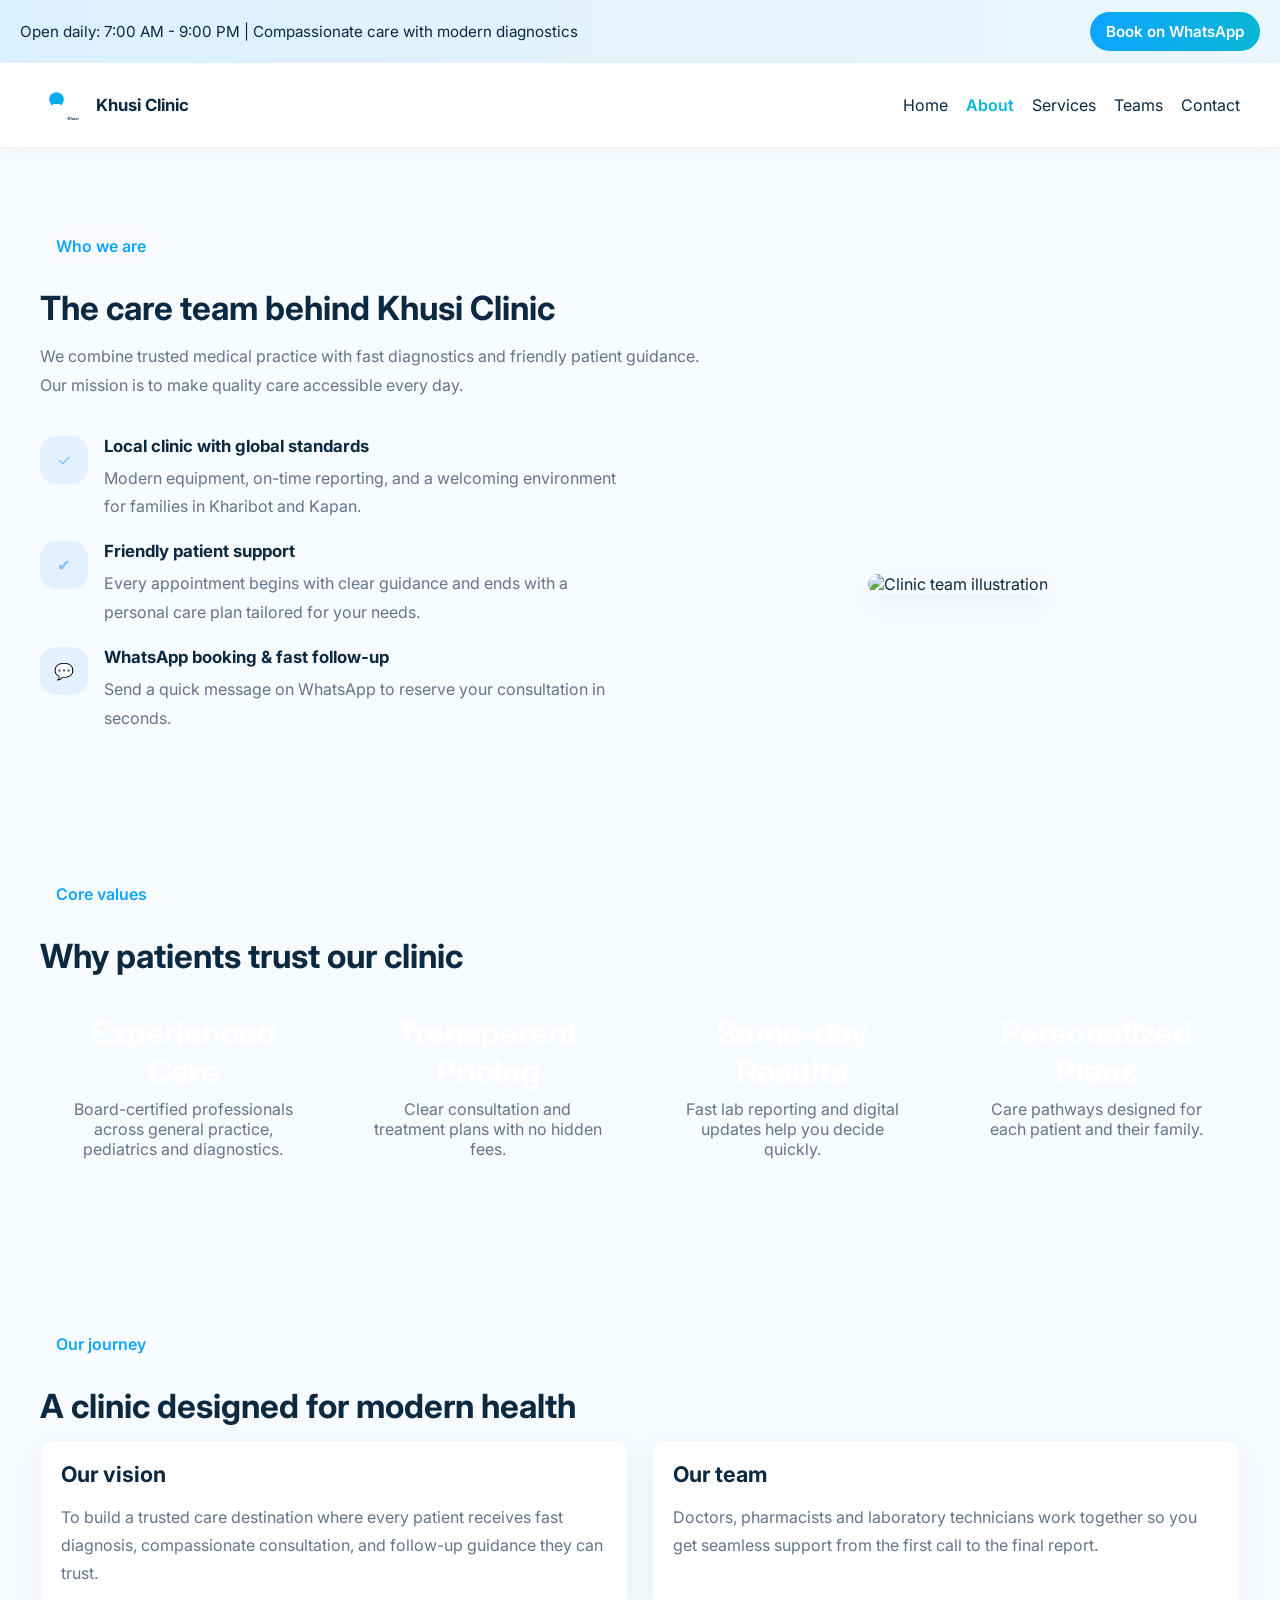
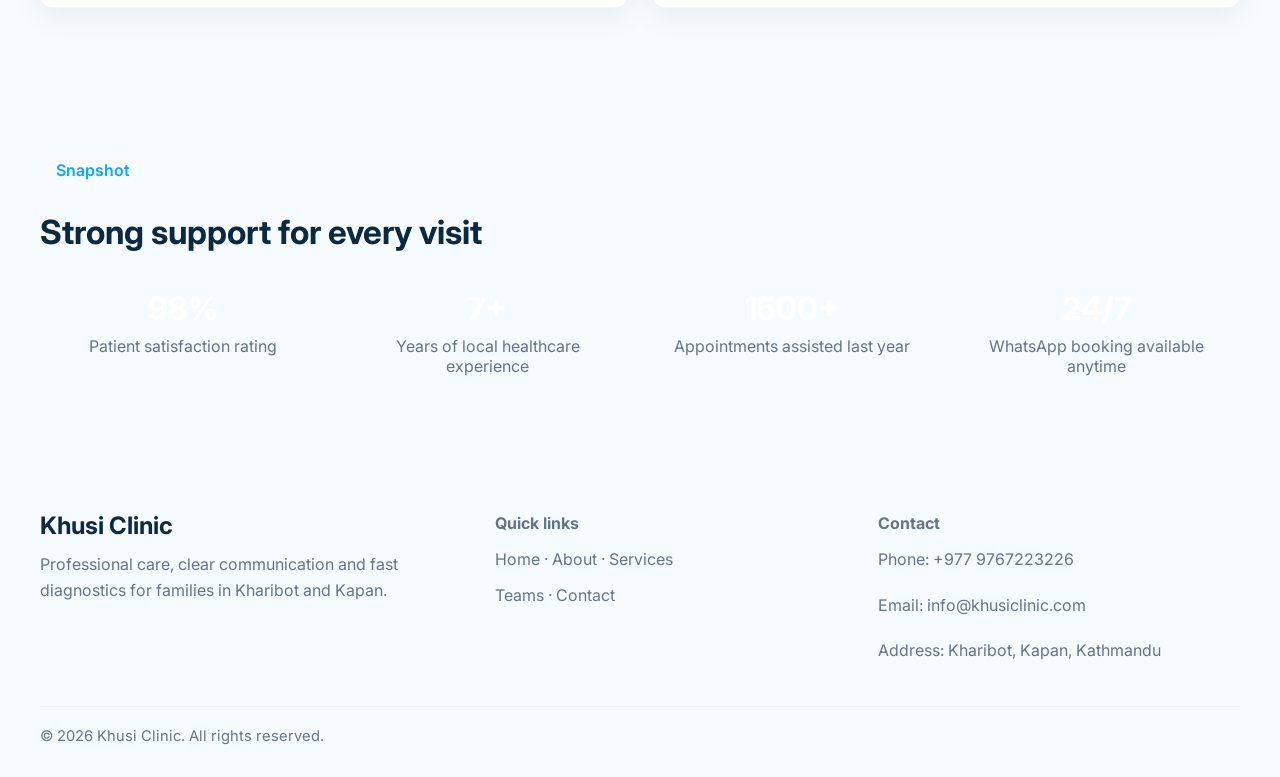
==== about.html @ 28139c04 "Initial commit" ====
<!DOCTYPE html>
<html lang="en">
<head>
  <meta charset="UTF-8" />
  <meta name="viewport" content="width=device-width, initial-scale=1.0" />
  <title>Khusi Clinic | About</title>
  <link rel="preconnect" href="https://fonts.googleapis.com" />
  <link rel="preconnect" href="https://fonts.gstatic.com" crossorigin />
  <link href="https://fonts.googleapis.com/css2?family=Inter:wght@400;500;600;700;800&display=swap" rel="stylesheet" />
  <link rel="stylesheet" href="css/style.css" />
</head>
<body>
  <div class="top-bar">
    <p>Open daily: 7:00 AM - 9:00 PM | Compassionate care with modern diagnostics</p>
    <a class="top-btn" href="https://wa.me/9779761279899?text=Hello%20Khusi%20Clinic%2C%20I%20would%20like%20to%20book%20an%20appointment." target="_blank" rel="noreferrer">Book on WhatsApp</a>
  </div>
  <header class="header">
    <div class="container header-inner">
      <a class="brand" href="home.html"><img src="img/logo.svg" alt="Khusi Clinic logo" class="logo">Khusi Clinic</a>
      <button class="nav-toggle" aria-label="Toggle menu">Menu</button>
      <nav class="navbar">
        <a href="home.html">Home</a>
        <a href="about.html" class="active">About</a>
        <a href="services.html">Services</a>
        <a href="teams.html">Teams</a>
        <a href="contact.html">Contact</a>
      </nav>
    </div>
  </header>
  <main>
    <section class="section">
      <div class="container anim-up">
        <p class="eyebrow">Who we are</p>
        <h1 class="section-title">The care team behind Khusi Clinic</h1>
        <p class="section-subtitle">We combine trusted medical practice with fast diagnostics and friendly patient guidance. Our mission is to make quality care accessible every day.</p>
        <div class="content-grid">
          <div class="content-copy">
            <div class="feature-item">
              <div class="feature-icon">✓</div>
              <div>
                <h4>Local clinic with global standards</h4>
                <p>Modern equipment, on-time reporting, and a welcoming environment for families in Kharibot and Kapan.</p>
              </div>
            </div>
            <div class="feature-item">
              <div class="feature-icon">✔</div>
              <div>
                <h4>Friendly patient support</h4>
                <p>Every appointment begins with clear guidance and ends with a personal care plan tailored for your needs.</p>
              </div>
            </div>
            <div class="feature-item">
              <div class="feature-icon">💬</div>
              <div>
                <h4>WhatsApp booking & fast follow-up</h4>
                <p>Send a quick message on WhatsApp to reserve your consultation in seconds.</p>
              </div>
            </div>
          </div>
          <div class="content-image">
            <img src="https://images.unsplash.com/photo-1550831107-1553da8c8464?auto=format&fit=crop&w=900&q=80" alt="Clinic team illustration" />
          </div>
        </div>
      </div>
    </section>

    <section class="section">
      <div class="container anim-up">
        <p class="eyebrow">Core values</p>
        <h2 class="section-title">Why patients trust our clinic</h2>
        <div class="section-highlight">
          <article class="highlight-card">
            <strong>Experienced Care</strong>
            <span>Board-certified professionals across general practice, pediatrics and diagnostics.</span>
          </article>
          <article class="highlight-card">
            <strong>Transparent Pricing</strong>
            <span>Clear consultation and treatment plans with no hidden fees.</span>
          </article>
          <article class="highlight-card">
            <strong>Same-day Results</strong>
            <span>Fast lab reporting and digital updates help you decide quickly.</span>
          </article>
          <article class="highlight-card">
            <strong>Personalized Plans</strong>
            <span>Care pathways designed for each patient and their family.</span>
          </article>
        </div>
      </div>
    </section>

    <section class="section">
      <div class="container anim-up">
        <p class="eyebrow">Our journey</p>
        <h2 class="section-title">A clinic designed for modern health</h2>
        <div class="grid grid-2">
          <div class="card">
            <h3>Our vision</h3>
            <p>To build a trusted care destination where every patient receives fast diagnosis, compassionate consultation, and follow-up guidance they can trust.</p>
          </div>
          <div class="card">
            <h3>Our team</h3>
            <p>Doctors, pharmacists and laboratory technicians work together so you get seamless support from the first call to the final report.</p>
          </div>
        </div>
      </div>
    </section>

    <section class="section">
      <div class="container anim-up">
        <p class="eyebrow">Snapshot</p>
        <h2 class="section-title">Strong support for every visit</h2>
        <div class="section-highlight">
          <article class="highlight-card">
            <strong>98%</strong>
            <span>Patient satisfaction rating</span>
          </article>
          <article class="highlight-card">
            <strong>7+</strong>
            <span>Years of local healthcare experience</span>
          </article>
          <article class="highlight-card">
            <strong>1500+</strong>
            <span>Appointments assisted last year</span>
          </article>
          <article class="highlight-card">
            <strong>24/7</strong>
            <span>WhatsApp booking available anytime</span>
          </article>
        </div>
      </div>
    </section>
  </main>

  <footer class="footer">
    <div class="container footer-grid anim-up">
      <div class="footer-brand">
        <h2>Khusi Clinic</h2>
        <p>Professional care, clear communication and fast diagnostics for families in Kharibot and Kapan.</p>
      </div>
      <div class="footer-quick">
        <p><strong>Quick links</strong></p>
        <p><a href="home.html">Home</a> · <a href="about.html">About</a> · <a href="services.html">Services</a></p>
        <p><a href="teams.html">Teams</a> · <a href="contact.html">Contact</a></p>
      </div>
      <div class="footer-contact">
        <p><strong>Contact</strong></p>
        <p>Phone: <a href="tel:+9779767223226">+977 9767223226</a></p>
        <p>Email: <a href="mailto:info@khusiclinic.com">info@khusiclinic.com</a></p>
        <p>Address: Kharibot, Kapan, Kathmandu</p>
      </div>
    </div>
    <div class="container footer-bottom">© 2026 Khusi Clinic. All rights reserved.</div>
  </footer>
  <script src="js/main.js"></script>
</body>
</html>
---- css/style.css ----
:root {
  --bg: #f6fbff;
  --surface: #ffffff;
  --surface-strong: #f3f7fb;
  --text: #0b2940;
  --muted: #64748b;
  --accent: #0ea5ff; /* bright blue */
  --accent-2: #06b6d4; /* teal */
  --accent-3: #7c3aed; /* purple accent */
  --danger: #ef4444;
  --shadow: 0 10px 30px rgba(10, 25, 42, 0.06);
}
* {
  box-sizing: border-box;
}
html {
  scroll-behavior: smooth;
}
body {
  margin: 0;
  font-family: 'Inter', system-ui, -apple-system, BlinkMacSystemFont, 'Segoe UI', sans-serif;
  background: linear-gradient(180deg, #f8fbff 0%, var(--bg) 100%);
  color: var(--text);
}
img {
  max-width: 100%;
  display: block;
}
a {
  color: inherit;
  text-decoration: none;
}
button {
  cursor: pointer;
}
.container {
  width: min(1200px, calc(100% - 48px));
  margin: 0 auto;
}
.redirect-note {
  min-height: 100vh;
  display: grid;
  place-items: center;
  text-align: center;
  color: #cfdcff;
  padding: 40px 24px;
  background: linear-gradient(180deg, rgba(7, 16, 32, 1), rgba(9, 19, 38, 1));
}
.redirect-note h1 {
  margin: 0 0 16px;
  font-size: clamp(2rem, 3vw, 3rem);
}
.redirect-note a {
  color: var(--accent);
}
.content-image {
  display: grid;
  place-items: center;
}
.content-image img {
  border-radius: 28px;
  box-shadow: var(--shadow);
}
.top-bar {
  display: flex;
  justify-content: space-between;
  align-items: center;
  gap: 14px;
  padding: 12px 20px;
  background: linear-gradient(90deg, rgba(14,165,255,0.12), rgba(6,182,212,0.06));
  color: var(--text);
  font-size: 0.95rem;
}
.top-bar p {
  margin: 0;
}
.top-btn {
  padding: 10px 16px;
  border-radius: 999px;
  background: linear-gradient(90deg, var(--accent), var(--accent-2));
  border: none;
  color: #fff;
  font-weight: 600;
  transition: transform 0.14s ease, box-shadow 0.14s ease;
}
.top-btn:hover { transform: translateY(-2px); box-shadow: 0 10px 18px rgba(14,165,255,0.12); }
.header {
  position: sticky;
  top: 0;
  z-index: 50;
  background: rgba(255,255,255,0.9);
  border-bottom: 1px solid rgba(15, 23, 42, 0.06);
  box-shadow: 0 6px 20px rgba(12, 31, 56, 0.04);
}
.header-inner {
  display: flex;
  align-items: center;
  justify-content: space-between;
  gap: 22px;
  padding: 20px 0;
}
.brand {
  display: inline-flex;
  align-items: center;
  gap: 12px;
  font-size: 1.05rem;
  font-weight: 700;
  color: var(--text);
  text-decoration: none;
}
.brand .logo {
  width: 44px;
  height: 44px;
  border-radius: 8px;
}
.navbar {
  display: flex;
  align-items: center;
  gap: 18px;
  flex-wrap: wrap;
}
.navbar a {
  color: var(--text);
  padding: 8px 0;
  transition: color 0.14s ease, background 0.14s ease;
}
.navbar a:hover { color: var(--accent); }
.navbar a.active { color: var(--accent-2); font-weight: 600; }
.nav-toggle {
  display: none;
  padding: 12px 14px;
  border-radius: 12px;
  background: rgba(255, 255, 255, 0.08);
  border: 1px solid rgba(255, 255, 255, 0.1);
  color: var(--text);
}
.hero {
  position: relative;
  padding: 72px 0 40px;
}
.hero-grid {
  display: grid;
  grid-template-columns: 1.1fr 0.9fr;
  align-items: center;
  gap: 40px;
}
.hero-copy {
  max-width: 620px;
}
.eyebrow {
  display: inline-flex;
  align-items: center;
  gap: 10px;
  padding: 8px 16px;
  border-radius: 999px;
  background: rgba(255, 255, 255, 0.08);
  color: var(--accent);
  font-weight: 600;
  margin-bottom: 24px;
}
.hero-copy h1 {
  margin: 0 0 22px;
  font-size: clamp(2.8rem, 4vw, 4.6rem);
  line-height: 0.96;
  letter-spacing: -0.05em;
}
.hero-copy p {
  margin: 0 0 30px;
  max-width: 680px;
  color: var(--muted);
  font-size: 1.05rem;
  line-height: 1.8;
}
.hero-actions {
  display: flex;
  flex-wrap: wrap;
  gap: 16px;
}
.btn {
  display: inline-flex;
  align-items: center;
  justify-content: center;
  min-height: 52px;
  padding: 0 26px;
  border-radius: 999px;
  border: none;
  background: linear-gradient(135deg, var(--accent), var(--accent-2));
  color: #fff;
  font-weight: 700;
  transition: transform 0.2s ease, box-shadow 0.2s ease;
}
.btn:hover {
  transform: translateY(-2px);
  box-shadow: 0 18px 30px rgba(107, 177, 255, 0.32);
}
.btn-secondary {
  background: rgba(255, 255, 255, 0.08);
  border: 1px solid rgba(255, 255, 255, 0.12);
}
.hero-slider {
  position: relative;
  min-height: 420px;
  padding: 18px;
  background: var(--surface-strong);
  border: 1px solid rgba(10, 25, 42, 0.04);
  border-radius: 18px;
  overflow: hidden;
}
.slide {
  position: absolute;
  inset: 0;
  display: grid;
  grid-template-columns: 1fr 1fr;
  gap: 18px;
  align-items: center;
  opacity: 0;
  transform: translateY(10px);
  transition: opacity 0.5s ease, transform 0.5s ease;
}
.slide.active {
  opacity: 1;
  transform: translateY(0);
  position: relative;
}
.slide-copy {
  display: grid;
  gap: 18px;
}
.slide-copy h2 {
  font-size: clamp(2.2rem, 3vw, 2.9rem);
  margin: 0;
}
.slide-copy p {
  margin: 0;
  color: var(--muted);
  line-height: 1.8;
}
.slide-media {
  display: grid;
  place-items: center;
  width: 100%;
}
.slide-media img {
  width: min(100%, 420px);
  transform: translateY(0);
  border-radius: 12px;
}
.slider-controls {
  display: flex;
  justify-content: space-between;
  align-items: center;
  gap: 16px;
  margin-top: 40px;
}
.slider-control {
  background: rgba(255, 255, 255, 0.07);
  border: 1px solid rgba(255, 255, 255, 0.1);
  color: #fff;
  border-radius: 999px;
  padding: 12px 18px;
  min-width: 90px;
}
.slide-dots {
  display: flex;
  align-items: center;
  gap: 10px;
}
.slide-dot {
  width: 12px;
  height: 12px;
  border-radius: 999px;
  background: rgba(255, 255, 255, 0.18);
  border: none;
}
.slide-dot.active {
  background: linear-gradient(135deg, var(--accent), var(--accent-2));
  box-shadow: 0 0 0 4px rgba(107, 177, 255, 0.12);
}
.section {
  padding: 64px 0;
}
.section-title {
  margin: 0 0 14px;
  font-size: clamp(2rem, 2.6vw, 2.8rem);
}
.section-subtitle {
  margin: 0 0 36px;
  color: var(--muted);
  max-width: 680px;
  line-height: 1.8;
}
.grid {
  display: grid;
  gap: 24px;
}
.grid-3 {
  grid-template-columns: repeat(3, minmax(0, 1fr));
}
.grid-2 {
  grid-template-columns: repeat(2, minmax(0, 1fr));
}
.card,
.service-card,
.team-card,
.contact-panel {
  background: var(--surface);
  border: 1px solid rgba(10, 25, 42, 0.04);
  border-radius: 12px;
  padding: 20px;
  box-shadow: var(--shadow);
}
.card h3,
.service-card h3,
.team-card h3 {
  margin: 0 0 16px;
  font-size: 1.35rem;
}
.card p,
.service-card p,
.team-card p {
  margin: 0;
  color: var(--muted);
  line-height: 1.75;
}
.card small,
.team-card small {
  display: block;
  margin-top: 18px;
  color: #a2b4d8;
}
.feature-list {
  display: grid;
  gap: 20px;
}
.feature-item {
  display: flex;
  gap: 16px;
  align-items: flex-start;
}
.feature-icon {
  width: 48px;
  height: 48px;
  min-width: 48px;
  border-radius: 16px;
  background: rgba(107, 177, 255, 0.15);
  display: grid;
  place-items: center;
  color: #7cc0ff;
}
.feature-item h4 {
  margin: 0 0 8px;
  font-size: 1.05rem;
}
.feature-item p {
  margin: 0;
  color: var(--muted);
  line-height: 1.8;
}
.service-card img,
.team-card img {
  width: 100%;
  border-radius: 10px;
  margin-bottom: 14px;
}
.service-card .tag,
.team-card .tag {
  display: inline-flex;
  align-items: center;
  gap: 8px;
  padding: 8px 14px;
  border-radius: 999px;
  background: rgba(255, 255, 255, 0.08);
  color: var(--accent);
  font-size: 0.9rem;
  margin-bottom: 20px;
}
.service-card ul {
  margin: 18px 0 0;
  padding-left: 18px;
  color: var(--muted);
}
.service-card li {
  margin-bottom: 10px;
}
.content-grid {
  display: grid;
  grid-template-columns: 1fr 0.95fr;
  gap: 42px;
  align-items: center;
}
.content-grid .content-copy {
  display: grid;
  gap: 20px;
}
.cta-panel {
  display: grid;
  gap: 12px;
  padding: 28px;
  border-radius: 12px;
  background: linear-gradient(180deg, rgba(14,165,255,0.06), rgba(124,58,237,0.02));
  border: 1px solid rgba(10, 25, 42, 0.04);
}
.cta-panel h3 {
  margin: 0;
  font-size: 1.9rem;
}
.cta-panel p {
  margin: 0;
  color: var(--muted);
  line-height: 1.8;
}
.section-highlight {
  display: grid;
  grid-template-columns: repeat(4, minmax(0, 1fr));
  gap: 18px;
}
.highlight-card {
  background: rgba(255, 255, 255, 0.06);
  border: 1px solid rgba(255, 255, 255, 0.08);
  border-radius: 22px;
  padding: 22px;
  text-align: center;
}
.highlight-card strong {
  display: block;
  font-size: 2rem;
  color: #fff;
}
.highlight-card span {
  display: block;
  margin-top: 8px;
  color: var(--muted);
}
.contact-grid {
  display: grid;
  grid-template-columns: 1.1fr 0.9fr;
  gap: 32px;
}
.contact-panel {
  display: grid;
  gap: 12px;
}
.contact-panel h3 {
  margin: 0;
}
.contact-item {
  display: grid;
  gap: 8px;
  padding: 18px 20px;
  border-radius: 22px;
  background: rgba(255, 255, 255, 0.05);
  border: 1px solid rgba(255, 255, 255, 0.08);
}
.contact-item strong {
  font-size: 1rem;
  display: block;
  color: #fff;
}
.contact-item span {
  color: var(--muted);
}
.form-field {
  display: grid;
  gap: 10px;
}
.form-field label {
  color: #d3d9ec;
  font-size: 0.95rem;
}
.form-field input,
.form-field textarea {
  width: 100%;
  padding: 12px 14px;
  border-radius: 10px;
  border: 1px solid rgba(10, 25, 42, 0.06);
  background: #fff;
  color: var(--text);
  resize: vertical;
}
.form-field input::placeholder,
.form-field textarea::placeholder {
  color: rgba(255, 255, 255, 0.4);
}
.form-actions {
  display: flex;
  justify-content: flex-start;
}
.form-message {
  opacity: 0;
  transform: translateY(8px);
  transition: opacity 0.3s ease, transform 0.3s ease;
  color: #c8f0ff;
}
.form-message.visible {
  opacity: 1;
  transform: translateY(0);
}
.footer {
  padding: 48px 0 32px;
  background: transparent;
}
.footer-grid {
  display: grid;
  grid-template-columns: 1.2fr 1fr 1fr;
  gap: 20px;
}
.footer-brand h2 { margin: 0 0 12px; color: var(--text); }
.footer-brand p,
.footer-quick p,
.footer-contact p,
.footer-contact a { margin: 0 0 10px; color: var(--muted); line-height: 1.6; }
.footer-contact a { display: inline-block; }
.footer-bottom { margin-top: 32px; padding-top: 20px; border-top: 1px solid rgba(10,25,42,0.04); color: var(--muted); font-size: 0.92rem; }
.anim-up {
  opacity: 0;
  transform: translateY(20px);
  transition: opacity 0.8s ease, transform 0.8s ease;
}
.anim-up.visible {
  opacity: 1;
  transform: translateY(0);
}
@media (max-width: 960px) {
  .hero-grid,
  .content-grid,
  .contact-grid,
  .footer-grid {
    grid-template-columns: 1fr;
  }
  .section-highlight {
    grid-template-columns: repeat(2, minmax(0, 1fr));
  }
}
@media (max-width: 700px) {
  .top-bar,
  .header-inner {
    flex-direction: column;
    align-items: stretch;
  }
  .navbar {
    width: 100%;
    justify-content: space-between;
  }
  .nav-toggle {
    display: inline-flex;
  }
  body.nav-open .navbar {
    position: absolute;
    left: 0;
    right: 0;
    top: 76px;
    background: rgba(7, 12, 25, 0.98);
    flex-direction: column;
    padding: 24px;
    border-bottom: 1px solid rgba(255, 255, 255, 0.08);
  }
  .navbar a {
    width: 100%;
    padding: 14px 0;
  }
  .slide {
    grid-template-columns: 1fr;
  }
  .slide-media img {
    width: 100%;
  }
  .section-highlight {
    grid-template-columns: 1fr;
  }
}
@media (max-width: 520px) {
  .hero-copy h1 {
    font-size: 2.4rem;
  }
  .btn,
  .top-btn {
    width: 100%;
  }
}

/* Team grid + modal styles */
.team-grid {
  display: grid;
  gap: 24px;
}
.team-row {
  display: grid;
  gap: 24px;
}
.team-row-top {
  grid-template-columns: repeat(2, minmax(0, 1fr));
}
.team-row-bottom {
  grid-template-columns: repeat(3, minmax(0, 1fr));
}
.team-card {
  padding: 18px;
  display: grid;
  gap: 12px;
  align-items: start;
  transition: transform 0.25s ease, box-shadow 0.25s ease;
}
.team-card:hover {
  transform: translateY(-8px);
  box-shadow: 0 20px 40px rgba(10,25,42,0.12);
}
.team-card img {
  width: 100%;
  height: 260px;
  object-fit: cover;
  border-radius: 12px;
}
.view-profile {
  margin-top: 12px;
  padding: 10px 14px;
  border-radius: 10px;
  background: linear-gradient(90deg, var(--accent), var(--accent-2));
  color: #fff;
  border: none;
  font-weight: 700;
}
.view-profile:hover { transform: translateY(-2px); }

/* Modal */
.member-modal {
  position: fixed;
  inset: 0;
  display: none;
  align-items: center;
  justify-content: center;
  z-index: 1200;
}
.member-modal.open { display: grid; }
.member-modal-backdrop {
  position: absolute;
  inset: 0;
  background: rgba(2,8,23,0.6);
  backdrop-filter: blur(4px);
}
.member-modal-panel {
  position: relative;
  width: min(920px, calc(100% - 48px));
  background: var(--surface);
  border-radius: 14px;
  padding: 20px;
  z-index: 2;
  box-shadow: var(--shadow);
  transform: translateY(12px) scale(0.99);
  opacity: 0;
  transition: transform 0.28s ease, opacity 0.28s ease;
}
.member-modal.open .member-modal-panel {
  transform: translateY(0) scale(1);
  opacity: 1;
}
.member-modal-body {
  display: grid;
  grid-template-columns: 420px 1fr;
  gap: 20px;
  align-items: start;
}
.member-modal-photo {
  width: 100%;
  height: 420px;
  object-fit: cover;
  border-radius: 10px;
}
.member-modal-info .tag { margin-top: 4px; }
.modal-close {
  position: absolute;
  right: 12px;
  top: 12px;
  background: transparent;
  border: none;
  font-size: 1.1rem;
}

@media (max-width: 1000px) {
  .member-modal-body { grid-template-columns: 1fr; }
  .member-modal-photo { height: 320px; }
}
@media (max-width: 760px) {
  .team-grid { grid-template-columns: 1fr; }
}
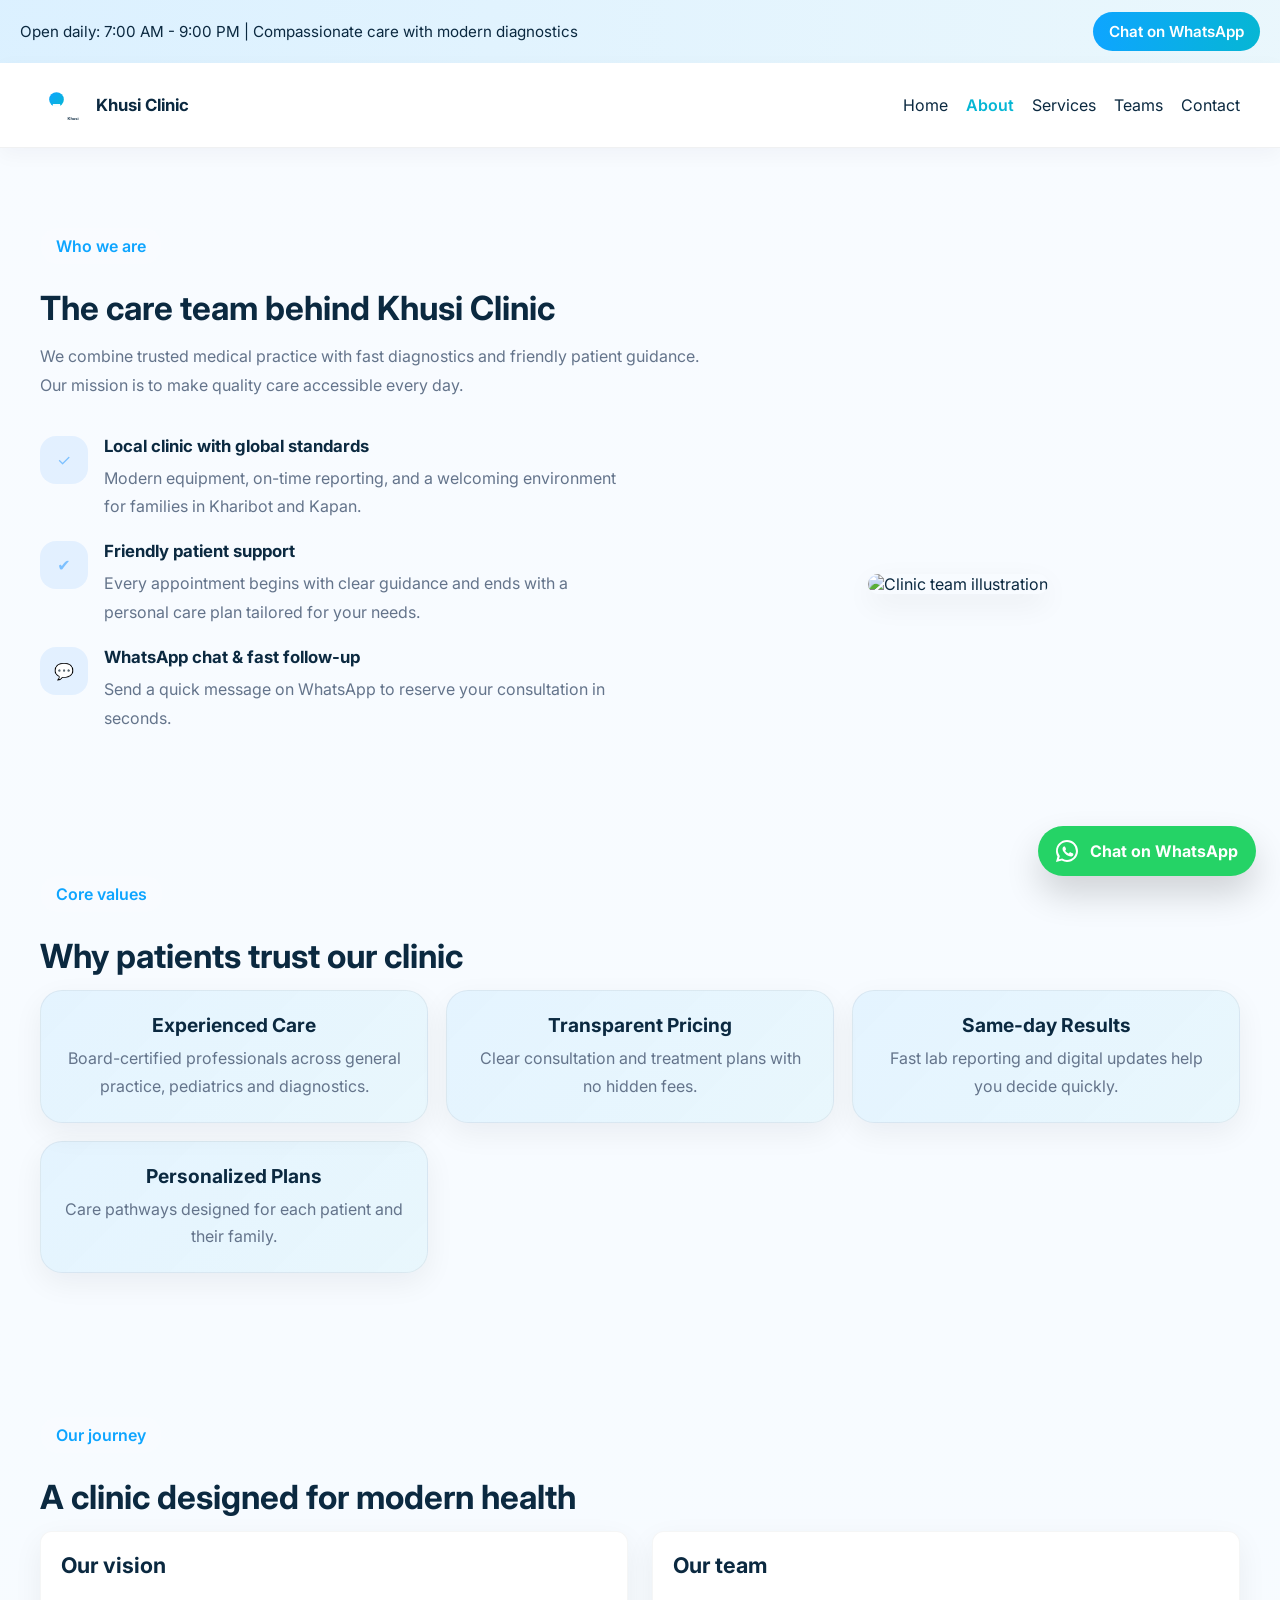
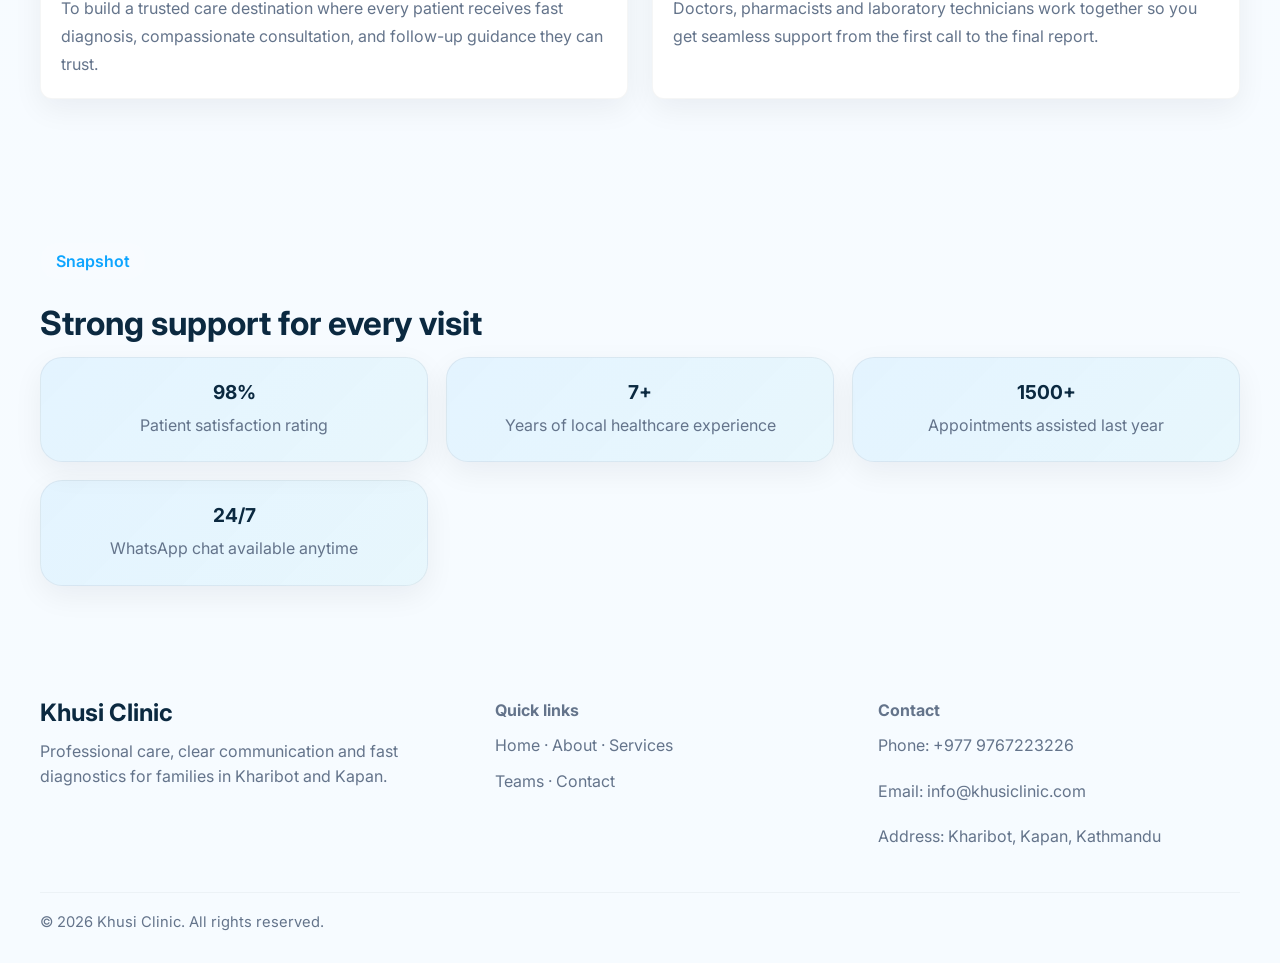
==== commit 29529557: "Add WhatsApp chatbot widget and update WhatsApp CTA wording" ====
--- a/about.html
+++ b/about.html
@@ -12,7 +12,7 @@
 <body>
   <div class="top-bar">
     <p>Open daily: 7:00 AM - 9:00 PM | Compassionate care with modern diagnostics</p>
-    <a class="top-btn" href="https://wa.me/9779761279899?text=Hello%20Khusi%20Clinic%2C%20I%20would%20like%20to%20book%20an%20appointment." target="_blank" rel="noreferrer">Book on WhatsApp</a>
+    <a class="top-btn" href="https://wa.me/9779761279899?text=Hello%20Khusi%20Clinic%2C%20I%20would%20like%20to%20chat%20with%20you." target="_blank" rel="noreferrer">Chat on WhatsApp</a>
   </div>
   <header class="header">
     <div class="container header-inner">
@@ -52,7 +52,7 @@
             <div class="feature-item">
               <div class="feature-icon">💬</div>
               <div>
-                <h4>WhatsApp booking & fast follow-up</h4>
+                <h4>WhatsApp chat & fast follow-up</h4>
                 <p>Send a quick message on WhatsApp to reserve your consultation in seconds.</p>
               </div>
             </div>
@@ -125,7 +125,7 @@
           </article>
           <article class="highlight-card">
             <strong>24/7</strong>
-            <span>WhatsApp booking available anytime</span>
+            <span>WhatsApp chat available anytime</span>
           </article>
         </div>
       </div>
--- a/css/style.css
+++ b/css/style.css
@@ -362,6 +362,37 @@
   border-radius: 10px;
   margin-bottom: 14px;
 }
+.services-grid {
+  display: grid;
+  grid-template-columns: repeat(3, minmax(0, 1fr));
+  gap: 24px;
+}
+.service-card {
+  background: var(--surface);
+  border: 1px solid rgba(10, 25, 42, 0.06);
+  border-radius: 20px;
+  padding: 18px;
+  box-shadow: var(--shadow);
+  transition: transform 0.25s ease, box-shadow 0.25s ease;
+}
+.service-card:hover {
+  transform: translateY(-8px);
+  box-shadow: 0 20px 45px rgba(37, 99, 235, 0.12);
+}
+.service-card img {
+  height: 180px;
+  object-fit: cover;
+  margin-bottom: 16px;
+}
+.service-card h3 {
+  margin: 0 0 10px;
+  font-size: 1.2rem;
+}
+.service-card p {
+  margin: 0;
+  color: var(--muted);
+  line-height: 1.7;
+}
 .service-card .tag,
 .team-card .tag {
   display: inline-flex;
@@ -411,75 +442,143 @@
 }
 .section-highlight {
   display: grid;
-  grid-template-columns: repeat(4, minmax(0, 1fr));
+  grid-template-columns: repeat(3, minmax(0, 1fr));
   gap: 18px;
 }
 .highlight-card {
-  background: rgba(255, 255, 255, 0.06);
-  border: 1px solid rgba(255, 255, 255, 0.08);
+  background: linear-gradient(135deg, rgba(14,165,255,0.08), rgba(6,182,212,0.06));
+  border: 1px solid rgba(10, 25, 42, 0.06);
   border-radius: 22px;
   padding: 22px;
   text-align: center;
+  box-shadow: var(--shadow);
 }
 .highlight-card strong {
   display: block;
-  font-size: 2rem;
-  color: #fff;
+  font-size: 1.2rem;
+  color: var(--text);
 }
 .highlight-card span {
   display: block;
   margin-top: 8px;
   color: var(--muted);
+  line-height: 1.7;
+}
+.contact-hero {
+  display: grid;
+  grid-template-columns: 1.1fr 0.9fr;
+  gap: 28px;
+  align-items: center;
+}
+.contact-hero-copy {
+  display: grid;
+  gap: 12px;
+}
+.contact-highlights {
+  display: grid;
+  gap: 16px;
+}
+.contact-highlight {
+  padding: 20px 22px;
+  border-radius: 20px;
+  background: linear-gradient(135deg, rgba(14, 165, 255, 0.08), rgba(6, 182, 212, 0.04));
+  border: 1px solid rgba(10, 25, 42, 0.06);
+}
+.contact-highlight strong {
+  display: block;
+  margin-bottom: 6px;
+  font-size: 1.05rem;
+  color: var(--text);
+}
+.contact-highlight span {
+  color: var(--muted);
+  line-height: 1.7;
 }
 .contact-grid {
   display: grid;
-  grid-template-columns: 1.1fr 0.9fr;
+  grid-template-columns: 1fr 1fr;
   gap: 32px;
 }
 .contact-panel {
   display: grid;
-  gap: 12px;
+  gap: 16px;
 }
 .contact-panel h3 {
   margin: 0;
+  font-size: 1.35rem;
 }
 .contact-item {
-  display: grid;
-  gap: 8px;
-  padding: 18px 20px;
-  border-radius: 22px;
-  background: rgba(255, 255, 255, 0.05);
-  border: 1px solid rgba(255, 255, 255, 0.08);
+  display: flex;
+  justify-content: space-between;
+  align-items: flex-start;
+  gap: 16px;
+  padding: 16px 18px;
+  border-radius: 16px;
+  background: rgba(255, 255, 255, 0.7);
+  border: 1px solid rgba(10, 25, 42, 0.06);
 }
 .contact-item strong {
   font-size: 1rem;
   display: block;
-  color: #fff;
+  color: var(--text);
 }
 .contact-item span {
   color: var(--muted);
+  text-align: right;
+}
+.contact-item a {
+  color: var(--accent);
+  font-weight: 600;
+}
+.map-card {
+  display: grid;
+  gap: 12px;
+}
+.map-card p {
+  margin: 0;
+  color: var(--muted);
+  line-height: 1.7;
+}
+.map-card iframe {
+  width: 100%;
+  min-height: 320px;
+  border: 0;
+  border-radius: 18px;
+  box-shadow: var(--shadow);
+}
+.map-link {
+  display: inline-flex;
+  align-items: center;
+  justify-content: center;
+  width: fit-content;
+  padding: 12px 16px;
+  border-radius: 999px;
+  background: rgba(14, 165, 255, 0.08);
+  color: var(--accent);
+  font-weight: 600;
 }
 .form-field {
   display: grid;
   gap: 10px;
 }
 .form-field label {
-  color: #d3d9ec;
+  color: var(--text);
   font-size: 0.95rem;
+  font-weight: 600;
 }
 .form-field input,
 .form-field textarea {
   width: 100%;
   padding: 12px 14px;
   border-radius: 10px;
-  border: 1px solid rgba(10, 25, 42, 0.06);
+  border: 1px solid rgba(10, 25, 42, 0.08);
   background: #fff;
   color: var(--text);
   resize: vertical;
 }
 .form-field input::placeholder,
 .form-field textarea::placeholder {
-  color: rgba(255, 255, 255, 0.4);
+  color: rgba(15, 23, 42, 0.45);
 }
 .form-actions {
   display: flex;
@@ -489,7 +588,7 @@
   opacity: 0;
   transform: translateY(8px);
   transition: opacity 0.3s ease, transform 0.3s ease;
-  color: #c8f0ff;
+  color: var(--accent);
 }
 .form-message.visible {
   opacity: 1;
@@ -523,11 +622,15 @@
 @media (max-width: 960px) {
   .hero-grid,
   .content-grid,
+  .contact-hero,
   .contact-grid,
   .footer-grid {
     grid-template-columns: 1fr;
   }
   .section-highlight {
+    grid-template-columns: repeat(2, minmax(0, 1fr));
+  }
+  .services-grid {
     grid-template-columns: repeat(2, minmax(0, 1fr));
   }
 }
@@ -576,9 +679,95 @@
   .top-btn {
     width: 100%;
   }
+  .services-grid {
+    grid-template-columns: 1fr;
+  }
 }
 
 /* Team grid + modal styles */
+.team-hero-section {
+  padding-bottom: 24px;
+}
+.team-hero-intro {
+  display: grid;
+  gap: 14px;
+  margin-bottom: 28px;
+}
+.team-hero-badges {
+  display: flex;
+  flex-wrap: wrap;
+  gap: 10px;
+}
+.team-hero-badges span {
+  padding: 10px 14px;
+  border-radius: 999px;
+  background: rgba(14,165,255,0.08);
+  color: var(--accent);
+  font-weight: 600;
+  font-size: 0.94rem;
+}
+.team-spotlight-shell {
+  background: linear-gradient(135deg, rgba(14,165,255,0.1), rgba(6,182,212,0.07));
+  border: 1px solid rgba(10, 25, 42, 0.06);
+  border-radius: 24px;
+  padding: 24px;
+  box-shadow: var(--shadow);
+}
+.team-spotlight-slider {
+  display: grid;
+  gap: 20px;
+}
+.team-spotlight-slide {
+  display: none;
+  grid-template-columns: 1.2fr 0.8fr;
+  gap: 18px;
+  align-items: center;
+}
+.team-spotlight-slide.active {
+  display: grid;
+}
+.team-spotlight-slide h3 {
+  margin: 0 0 10px;
+  font-size: clamp(1.35rem, 2vw, 1.8rem);
+}
+.team-spotlight-slide p {
+  margin: 0;
+  color: var(--muted);
+  line-height: 1.75;
+}
+.team-spotlight-highlight {
+  padding: 18px;
+  border-radius: 16px;
+  background: rgba(255,255,255,0.7);
+  border: 1px solid rgba(10, 25, 42, 0.05);
+  display: grid;
+  gap: 8px;
+}
+.team-spotlight-highlight strong {
+  color: var(--text);
+}
+.team-spotlight-highlight span {
+  color: var(--muted);
+  line-height: 1.7;
+}
+.team-spotlight-dots {
+  display: flex;
+  justify-content: center;
+  gap: 8px;
+  margin-top: 18px;
+}
+.team-spotlight-dot {
+  width: 11px;
+  height: 11px;
+  border: none;
+  border-radius: 999px;
+  background: rgba(15, 23, 42, 0.2);
+  padding: 0;
+}
+.team-spotlight-dot.active {
+  background: linear-gradient(90deg, var(--accent), var(--accent-2));
+  transform: scale(1.1);
+}
 .team-grid {
   display: grid;
   gap: 24px;
@@ -599,6 +788,7 @@
   gap: 12px;
   align-items: start;
   transition: transform 0.25s ease, box-shadow 0.25s ease;
+  position: relative;
 }
 .team-card:hover {
   transform: translateY(-8px);
@@ -611,15 +801,19 @@
   border-radius: 12px;
 }
 .view-profile {
-  margin-top: 12px;
-  padding: 10px 14px;
+  margin-top: 8px;
+  padding: 12px 16px;
   border-radius: 10px;
   background: linear-gradient(90deg, var(--accent), var(--accent-2));
   color: #fff;
   border: none;
   font-weight: 700;
-}
-.view-profile:hover { transform: translateY(-2px); }
+  transition: transform 0.2s ease, box-shadow 0.2s ease;
+}
+.view-profile:hover {
+  transform: translateY(-2px);
+  box-shadow: 0 12px 24px rgba(14,165,255,0.18);
+}
 
 /* Modal */
 .member-modal {
@@ -634,15 +828,15 @@
 .member-modal-backdrop {
   position: absolute;
   inset: 0;
-  background: rgba(2,8,23,0.6);
+  background: rgba(2,8,23,0.66);
   backdrop-filter: blur(4px);
 }
 .member-modal-panel {
   position: relative;
-  width: min(920px, calc(100% - 48px));
+  width: min(940px, calc(100% - 48px));
   background: var(--surface);
-  border-radius: 14px;
-  padding: 20px;
+  border-radius: 18px;
+  padding: 22px;
   z-index: 2;
   box-shadow: var(--shadow);
   transform: translateY(12px) scale(0.99);
@@ -655,17 +849,60 @@
 }
 .member-modal-body {
   display: grid;
-  grid-template-columns: 420px 1fr;
-  gap: 20px;
+  grid-template-columns: 400px 1fr;
+  gap: 22px;
   align-items: start;
 }
 .member-modal-photo {
   width: 100%;
   height: 420px;
   object-fit: cover;
-  border-radius: 10px;
+  border-radius: 12px;
+}
+.member-modal-info {
+  display: grid;
+  gap: 12px;
+}
+.member-modal-info h3 {
+  margin: 0;
+  font-size: 1.6rem;
 }
 .member-modal-info .tag { margin-top: 4px; }
+.member-modal-desc {
+  margin: 0;
+  color: var(--muted);
+  line-height: 1.8;
+}
+.member-modal-meta {
+  display: grid;
+  gap: 10px;
+  padding: 14px 0;
+  border-top: 1px solid rgba(10, 25, 42, 0.06);
+  border-bottom: 1px solid rgba(10, 25, 42, 0.06);
+}
+.member-modal-meta div {
+  display: grid;
+  gap: 4px;
+}
+.member-modal-meta strong {
+  font-size: 0.92rem;
+  color: var(--text);
+}
+.member-modal-meta span {
+  color: var(--muted);
+  line-height: 1.6;
+}
+.member-modal-cta {
+  display: inline-flex;
+  align-items: center;
+  justify-content: center;
+  width: fit-content;
+  padding: 12px 16px;
+  border-radius: 999px;
+  background: linear-gradient(90deg, var(--accent), var(--accent-2));
+  color: #fff;
+  font-weight: 700;
+}
 .modal-close {
   position: absolute;
   right: 12px;
@@ -673,13 +910,55 @@
   background: transparent;
   border: none;
   font-size: 1.1rem;
+  color: var(--text);
 }
 
 @media (max-width: 1000px) {
   .member-modal-body { grid-template-columns: 1fr; }
   .member-modal-photo { height: 320px; }
+  .team-spotlight-slide { grid-template-columns: 1fr; }
 }
 @media (max-width: 760px) {
   .team-grid { grid-template-columns: 1fr; }
+  .team-row-top,
+  .team-row-bottom {
+    grid-template-columns: 1fr;
+  }
+  .team-spotlight-shell { padding: 18px; }
 }
 
+.whatsapp-chatbot {
+  position: fixed;
+  right: 24px;
+  bottom: 24px;
+  z-index: 999;
+  display: inline-flex;
+  align-items: center;
+  gap: 12px;
+  padding: 14px 18px;
+  border-radius: 999px;
+  background: #25d366;
+  color: #ffffff;
+  font-weight: 700;
+  box-shadow: 0 18px 35px rgba(0, 0, 0, 0.16);
+  text-decoration: none;
+  transition: transform 0.18s ease, box-shadow 0.18s ease;
+}
+.whatsapp-chatbot:hover {
+  transform: translateY(-2px);
+  box-shadow: 0 22px 42px rgba(0, 0, 0, 0.18);
+}
+.whatsapp-chatbot svg {
+  width: 22px;
+  height: 22px;
+  flex-shrink: 0;
+  fill: #ffffff;
+}
+@media (max-width: 520px) {
+  .whatsapp-chatbot {
+    right: 16px;
+    bottom: 16px;
+    width: calc(100% - 32px);
+    justify-content: center;
+  }
+}
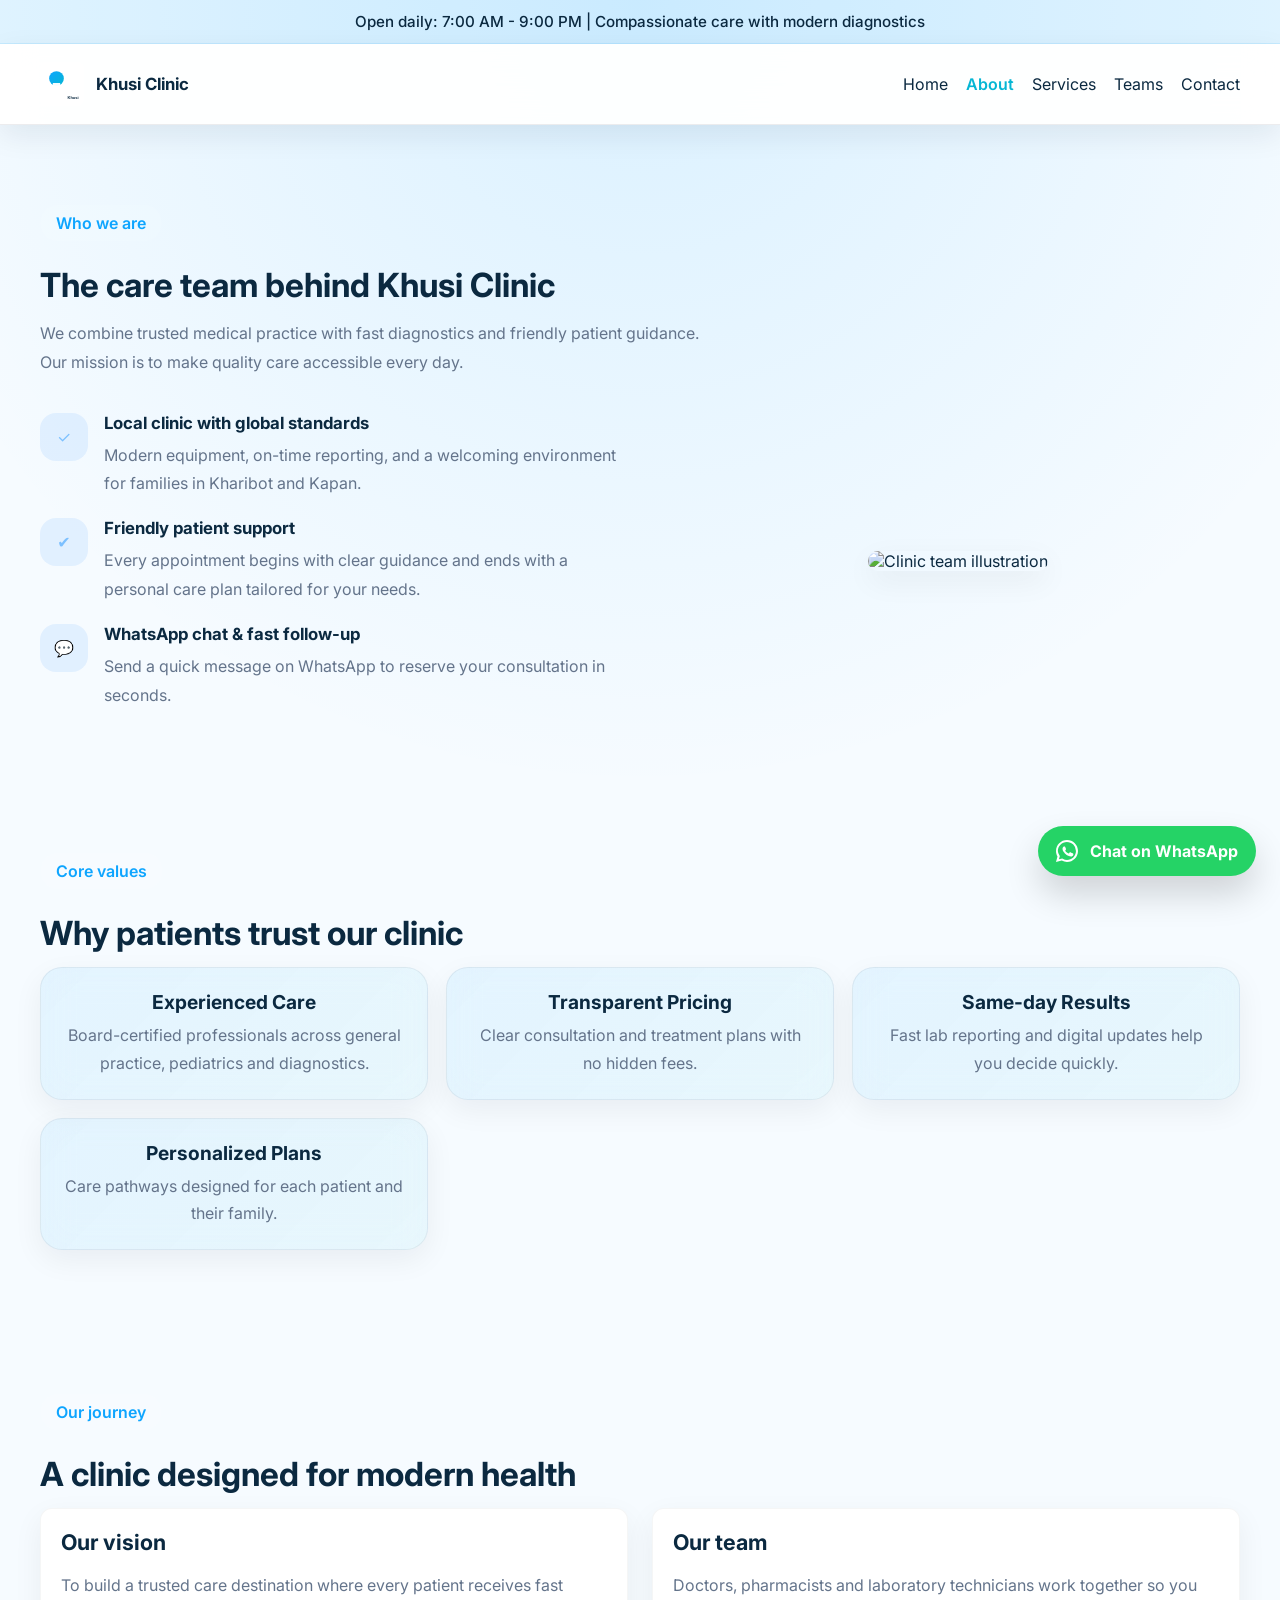
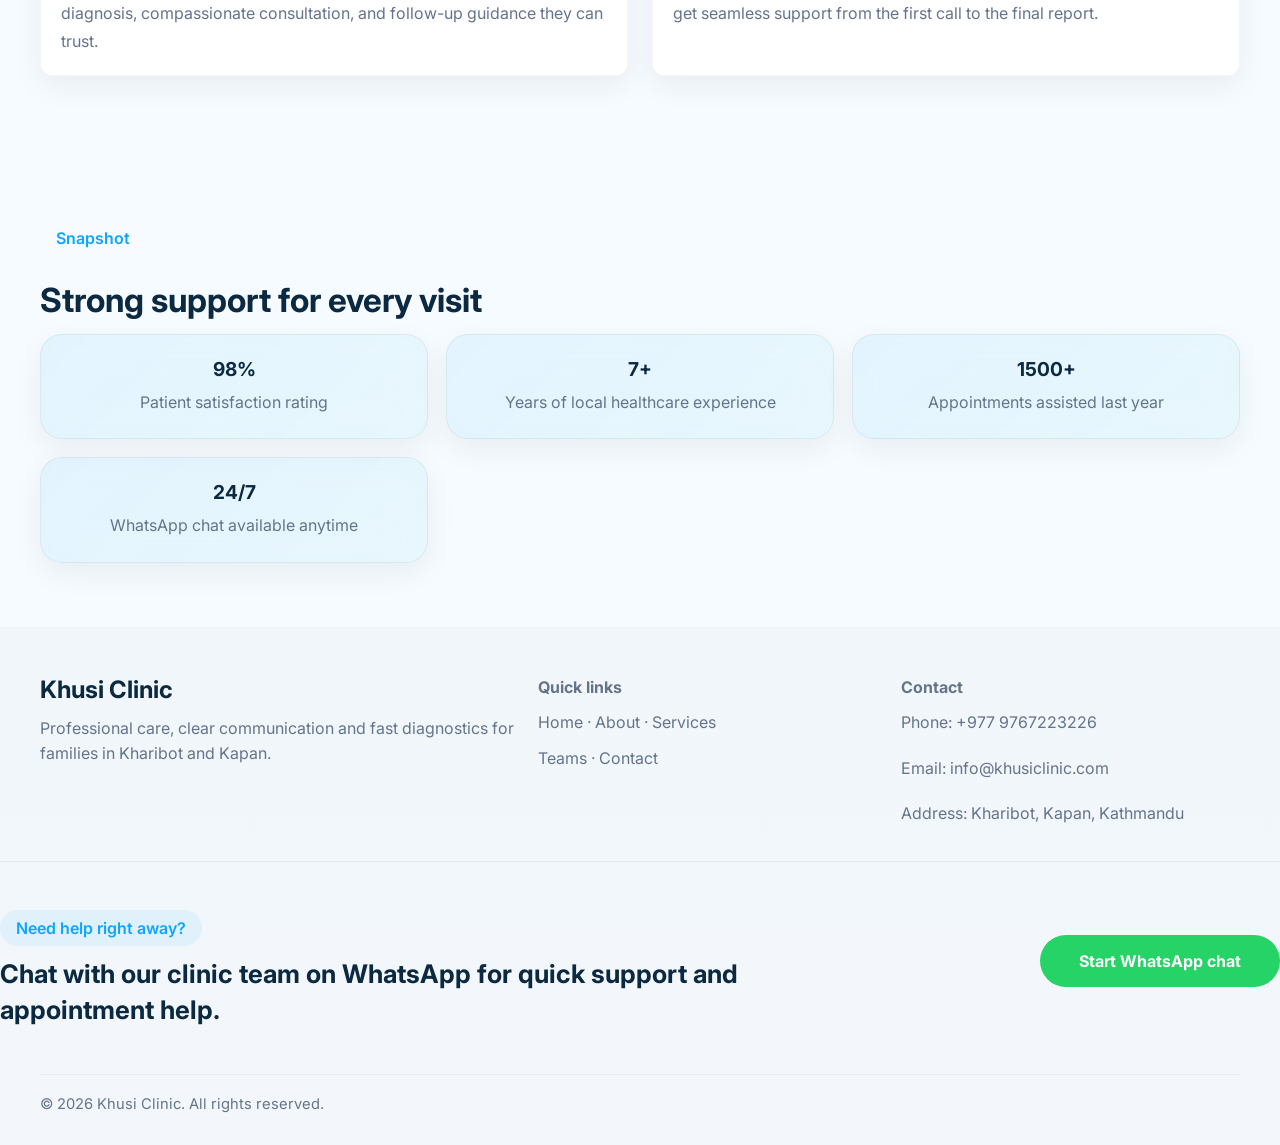
==== commit 8826f77c: "Refine site design: remove header WhatsApp CTA, add footer WhatsApp action, and enhance UI polish" ====
--- a/about.html
+++ b/about.html
@@ -12,8 +12,7 @@
 <body>
   <div class="top-bar">
     <p>Open daily: 7:00 AM - 9:00 PM | Compassionate care with modern diagnostics</p>
-    <a class="top-btn" href="https://wa.me/9779761279899?text=Hello%20Khusi%20Clinic%2C%20I%20would%20like%20to%20chat%20with%20you." target="_blank" rel="noreferrer">Chat on WhatsApp</a>
-  </div>
+    </div>
   <header class="header">
     <div class="container header-inner">
       <a class="brand" href="home.html"><img src="img/logo.svg" alt="Khusi Clinic logo" class="logo">Khusi Clinic</a>
@@ -150,6 +149,13 @@
         <p>Address: Kharibot, Kapan, Kathmandu</p>
       </div>
     </div>
+    <div class="footer-cta anim-up">
+      <div class="footer-cta-copy">
+        <p class="eyebrow">Need help right away?</p>
+        <h3>Chat with our clinic team on WhatsApp for quick support and appointment help.</h3>
+      </div>
+      <a class="btn btn-chat" href="https://wa.me/9779761279899?text=Hello%20Khusi%20Clinic%2C%20I%20would%20like%20to%20chat%20with%20you." target="_blank" rel="noreferrer">Start WhatsApp chat</a>
+    </div>
     <div class="container footer-bottom">© 2026 Khusi Clinic. All rights reserved.</div>
   </footer>
   <script src="js/main.js"></script>
--- a/css/style.css
+++ b/css/style.css
@@ -19,8 +19,10 @@
 body {
   margin: 0;
   font-family: 'Inter', system-ui, -apple-system, BlinkMacSystemFont, 'Segoe UI', sans-serif;
-  background: linear-gradient(180deg, #f8fbff 0%, var(--bg) 100%);
-  color: var(--text);
+  background: radial-gradient(circle at top, rgba(14,165,255,0.12), transparent 28%),
+    linear-gradient(180deg, #f6fbff 0%, var(--bg) 100%);
+  color: var(--text);
+  min-height: 100vh;
 }
 img {
   max-width: 100%;
@@ -63,16 +65,20 @@
 }
 .top-bar {
   display: flex;
-  justify-content: space-between;
+  justify-content: center;
   align-items: center;
   gap: 14px;
   padding: 12px 20px;
-  background: linear-gradient(90deg, rgba(14,165,255,0.12), rgba(6,182,212,0.06));
+  background: rgba(14, 165, 255, 0.08);
+  border-bottom: 1px solid rgba(14, 165, 255, 0.12);
   color: var(--text);
   font-size: 0.95rem;
 }
 .top-bar p {
   margin: 0;
+  text-align: center;
+  color: var(--text);
+  font-weight: 500;
 }
 .top-btn {
   padding: 10px 16px;
@@ -88,16 +94,17 @@
   position: sticky;
   top: 0;
   z-index: 50;
-  background: rgba(255,255,255,0.9);
-  border-bottom: 1px solid rgba(15, 23, 42, 0.06);
-  box-shadow: 0 6px 20px rgba(12, 31, 56, 0.04);
+  background: rgba(255,255,255,0.94);
+  border-bottom: 1px solid rgba(15, 23, 42, 0.08);
+  backdrop-filter: blur(16px);
+  box-shadow: 0 10px 30px rgba(12, 31, 56, 0.08);
 }
 .header-inner {
   display: flex;
   align-items: center;
   justify-content: space-between;
   gap: 22px;
-  padding: 20px 0;
+  padding: 18px 0;
 }
 .brand {
   display: inline-flex;
@@ -136,9 +143,19 @@
 }
 .hero {
   position: relative;
-  padding: 72px 0 40px;
+  padding: 72px 0 48px;
+  overflow: hidden;
+}
+.hero::before {
+  content: '';
+  position: absolute;
+  inset: 0;
+  background: radial-gradient(circle at 20% 20%, rgba(14,165,255,0.18), transparent 24%),
+              radial-gradient(circle at 80% 10%, rgba(6,182,212,0.14), transparent 18%);
+  pointer-events: none;
 }
 .hero-grid {
+  position: relative;
   display: grid;
   grid-template-columns: 1.1fr 0.9fr;
   align-items: center;
@@ -146,6 +163,8 @@
 }
 .hero-copy {
   max-width: 620px;
+  position: relative;
+  z-index: 1;
 }
 .eyebrow {
   display: inline-flex;
@@ -187,7 +206,7 @@
   background: linear-gradient(135deg, var(--accent), var(--accent-2));
   color: #fff;
   font-weight: 700;
-  transition: transform 0.2s ease, box-shadow 0.2s ease;
+  transition: transform 0.2s ease, box-shadow 0.2s ease, opacity 0.2s ease;
 }
 .btn:hover {
   transform: translateY(-2px);
@@ -195,7 +214,11 @@
 }
 .btn-secondary {
   background: rgba(255, 255, 255, 0.08);
-  border: 1px solid rgba(255, 255, 255, 0.12);
+  border: 1px solid rgba(255, 255, 255, 0.14);
+  color: var(--text);
+}
+.btn-chat {
+  min-width: 240px;
 }
 .hero-slider {
   position: relative;
@@ -244,6 +267,7 @@
   width: min(100%, 420px);
   transform: translateY(0);
   border-radius: 12px;
+  animation: float 10s ease-in-out infinite alternate;
 }
 .slider-controls {
   display: flex;
@@ -287,6 +311,36 @@
   margin: 0 0 36px;
   color: var(--muted);
   max-width: 680px;
+  line-height: 1.8;
+}
+.section-highlight {
+  display: grid;
+  grid-template-columns: repeat(4, minmax(0, 1fr));
+  gap: 20px;
+}
+.highlight-card {
+  background: linear-gradient(180deg, rgba(255,255,255,0.96), rgba(255,255,255,0.82));
+  border: 1px solid rgba(10, 25, 42, 0.08);
+  backdrop-filter: blur(18px);
+  border-radius: 22px;
+  padding: 26px;
+  text-align: left;
+  box-shadow: 0 20px 40px rgba(14, 111, 255, 0.08);
+  transition: transform 0.28s ease, box-shadow 0.28s ease;
+}
+.highlight-card:hover {
+  transform: translateY(-4px);
+  box-shadow: 0 26px 45px rgba(14, 111, 255, 0.12);
+}
+.highlight-card strong {
+  display: block;
+  font-size: 1.25rem;
+  color: var(--text);
+}
+.highlight-card span {
+  display: block;
+  margin-top: 10px;
+  color: var(--muted);
   line-height: 1.8;
 }
 .grid {
@@ -370,40 +424,44 @@
 .service-card {
   background: var(--surface);
   border: 1px solid rgba(10, 25, 42, 0.06);
-  border-radius: 20px;
-  padding: 18px;
-  box-shadow: var(--shadow);
-  transition: transform 0.25s ease, box-shadow 0.25s ease;
+  border-radius: 24px;
+  padding: 20px;
+  box-shadow: 0 18px 40px rgba(9, 43, 84, 0.08);
+  transition: transform 0.28s ease, box-shadow 0.28s ease, border-color 0.28s ease;
+  display: grid;
+  gap: 18px;
 }
 .service-card:hover {
   transform: translateY(-8px);
-  box-shadow: 0 20px 45px rgba(37, 99, 235, 0.12);
+  box-shadow: 0 26px 55px rgba(9, 43, 84, 0.14);
+  border-color: rgba(14, 165, 255, 0.28);
 }
 .service-card img {
-  height: 180px;
+  height: 220px;
   object-fit: cover;
-  margin-bottom: 16px;
+  border-radius: 18px;
+  width: 100%;
 }
 .service-card h3 {
   margin: 0 0 10px;
-  font-size: 1.2rem;
+  font-size: 1.28rem;
 }
 .service-card p {
   margin: 0;
   color: var(--muted);
-  line-height: 1.7;
+  line-height: 1.75;
 }
 .service-card .tag,
 .team-card .tag {
   display: inline-flex;
   align-items: center;
   gap: 8px;
-  padding: 8px 14px;
-  border-radius: 999px;
-  background: rgba(255, 255, 255, 0.08);
+  padding: 10px 14px;
+  border-radius: 999px;
+  background: rgba(14, 165, 255, 0.1);
   color: var(--accent);
   font-size: 0.9rem;
-  margin-bottom: 20px;
+  margin-bottom: 14px;
 }
 .service-card ul {
   margin: 18px 0 0;
@@ -596,12 +654,12 @@
 }
 .footer {
   padding: 48px 0 32px;
-  background: transparent;
+  background: linear-gradient(180deg, rgba(7, 20, 40, 0.02), rgba(243, 247, 251, 0.98));
 }
 .footer-grid {
   display: grid;
-  grid-template-columns: 1.2fr 1fr 1fr;
-  gap: 20px;
+  grid-template-columns: 1.4fr 1fr 1fr;
+  gap: 24px;
 }
 .footer-brand h2 { margin: 0 0 12px; color: var(--text); }
 .footer-brand p,
@@ -610,6 +668,39 @@
 .footer-contact a { margin: 0 0 10px; color: var(--muted); line-height: 1.6; }
 .footer-contact a { display: inline-block; }
 .footer-bottom { margin-top: 32px; padding-top: 20px; border-top: 1px solid rgba(10,25,42,0.04); color: var(--muted); font-size: 0.92rem; }
+.footer-cta {
+  display: flex;
+  flex-wrap: wrap;
+  justify-content: space-between;
+  align-items: center;
+  gap: 18px;
+  padding: 32px 0 14px;
+  margin-top: 24px;
+  border-top: 1px solid rgba(10, 25, 42, 0.06);
+}
+.footer-cta-copy {
+  max-width: 760px;
+}
+.footer-cta-copy .eyebrow {
+  display: inline-flex;
+  align-items: center;
+  gap: 10px;
+  padding: 8px 16px;
+  border-radius: 999px;
+  background: rgba(14,165,255,0.08);
+  color: var(--accent);
+  font-weight: 600;
+  margin-bottom: 10px;
+}
+.footer-cta-copy h3 {
+  margin: 0;
+  font-size: clamp(1.4rem, 2vw, 1.7rem);
+  line-height: 1.4;
+}
+.footer-cta .btn-chat {
+  background: #25d366;
+}
+
 .anim-up {
   opacity: 0;
   transform: translateY(20px);
@@ -783,27 +874,31 @@
   grid-template-columns: repeat(3, minmax(0, 1fr));
 }
 .team-card {
-  padding: 18px;
-  display: grid;
-  gap: 12px;
+  padding: 20px;
+  display: grid;
+  gap: 14px;
   align-items: start;
-  transition: transform 0.25s ease, box-shadow 0.25s ease;
+  transition: transform 0.3s ease, box-shadow 0.3s ease;
   position: relative;
+  border-radius: 22px;
+  background: rgba(255,255,255,0.96);
+  border: 1px solid rgba(10, 25, 42, 0.07);
+  box-shadow: 0 20px 45px rgba(10,25,42,0.06);
 }
 .team-card:hover {
-  transform: translateY(-8px);
-  box-shadow: 0 20px 40px rgba(10,25,42,0.12);
+  transform: translateY(-7px);
+  box-shadow: 0 28px 55px rgba(10,25,42,0.12);
 }
 .team-card img {
   width: 100%;
-  height: 260px;
+  height: 280px;
   object-fit: cover;
-  border-radius: 12px;
+  border-radius: 18px;
 }
 .view-profile {
   margin-top: 8px;
   padding: 12px 16px;
-  border-radius: 10px;
+  border-radius: 999px;
   background: linear-gradient(90deg, var(--accent), var(--accent-2));
   color: #fff;
   border: none;
@@ -812,7 +907,7 @@
 }
 .view-profile:hover {
   transform: translateY(-2px);
-  box-shadow: 0 12px 24px rgba(14,165,255,0.18);
+  box-shadow: 0 14px 30px rgba(14,165,255,0.2);
 }
 
 /* Modal */
@@ -927,6 +1022,15 @@
   .team-spotlight-shell { padding: 18px; }
 }
 
+@keyframes float {
+  from {
+    transform: translateY(0);
+  }
+  to {
+    transform: translateY(-12px);
+  }
+}
+
 .whatsapp-chatbot {
   position: fixed;
   right: 24px;
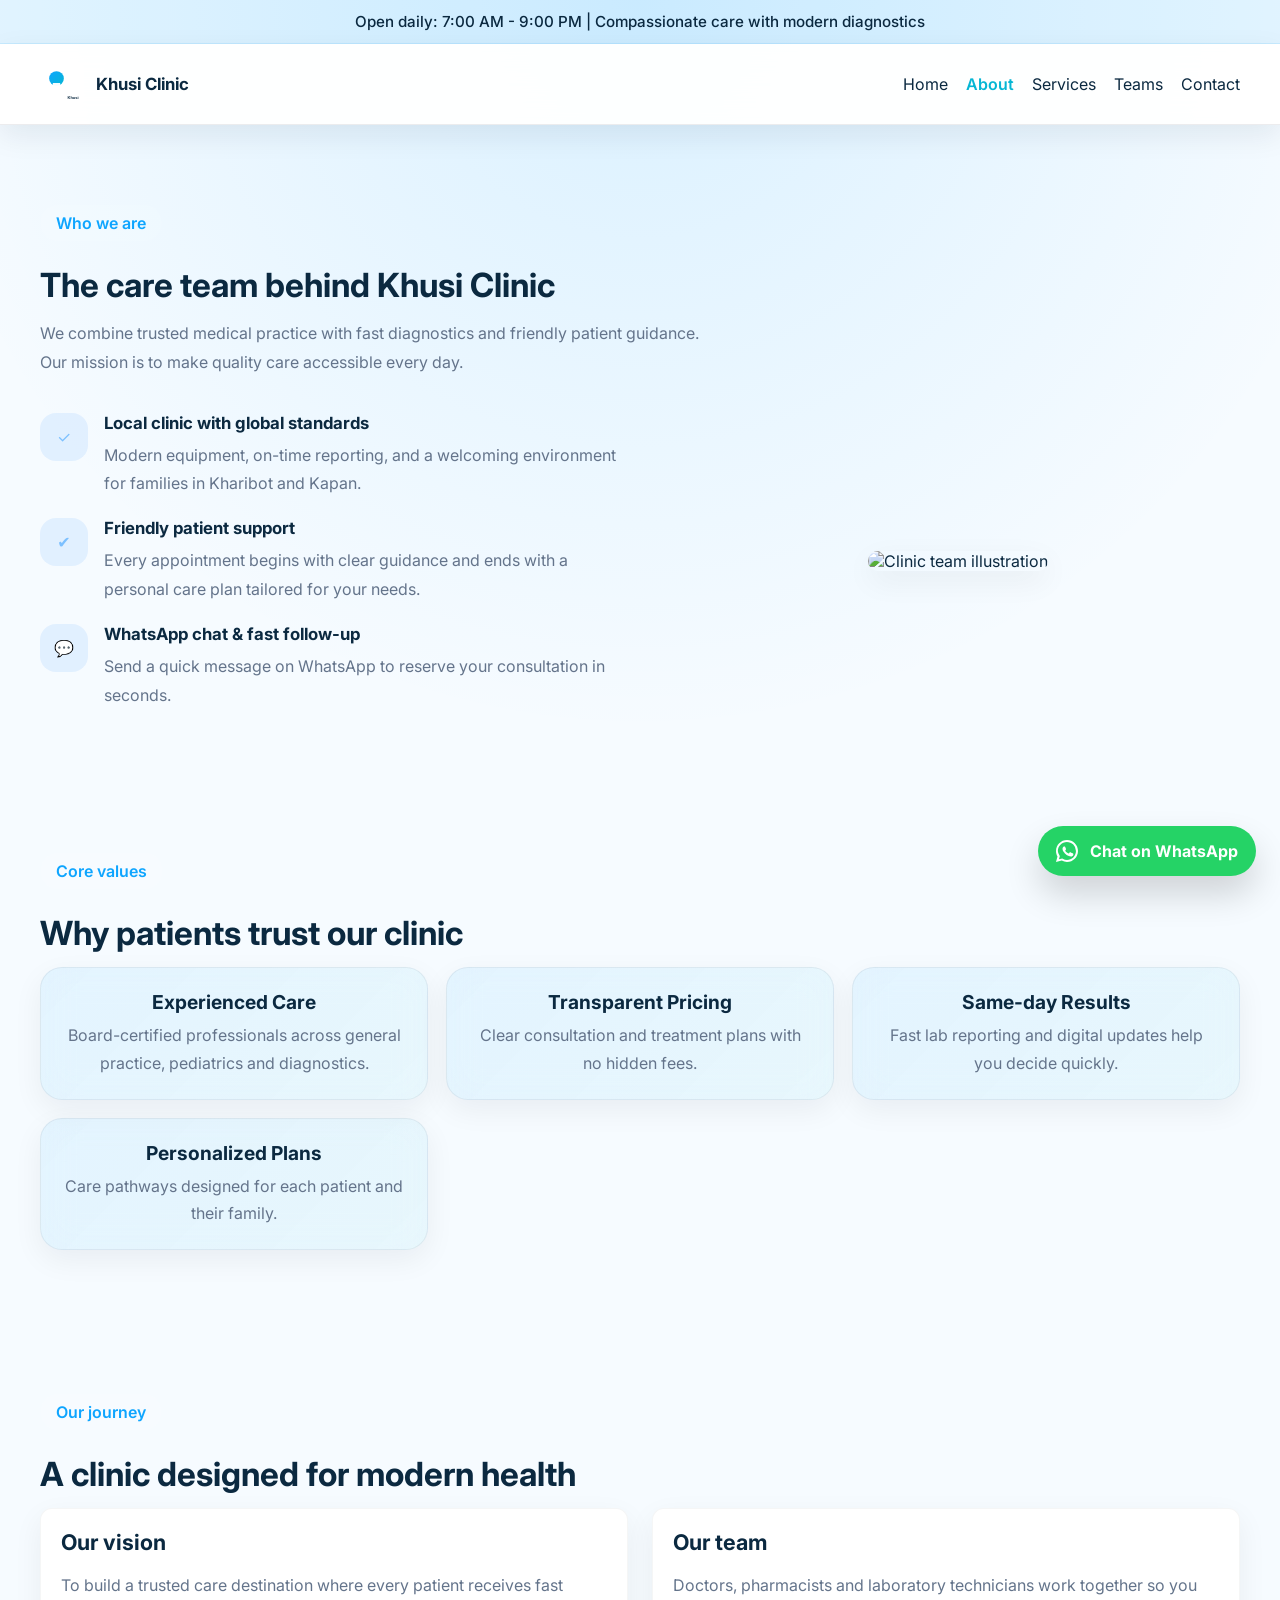
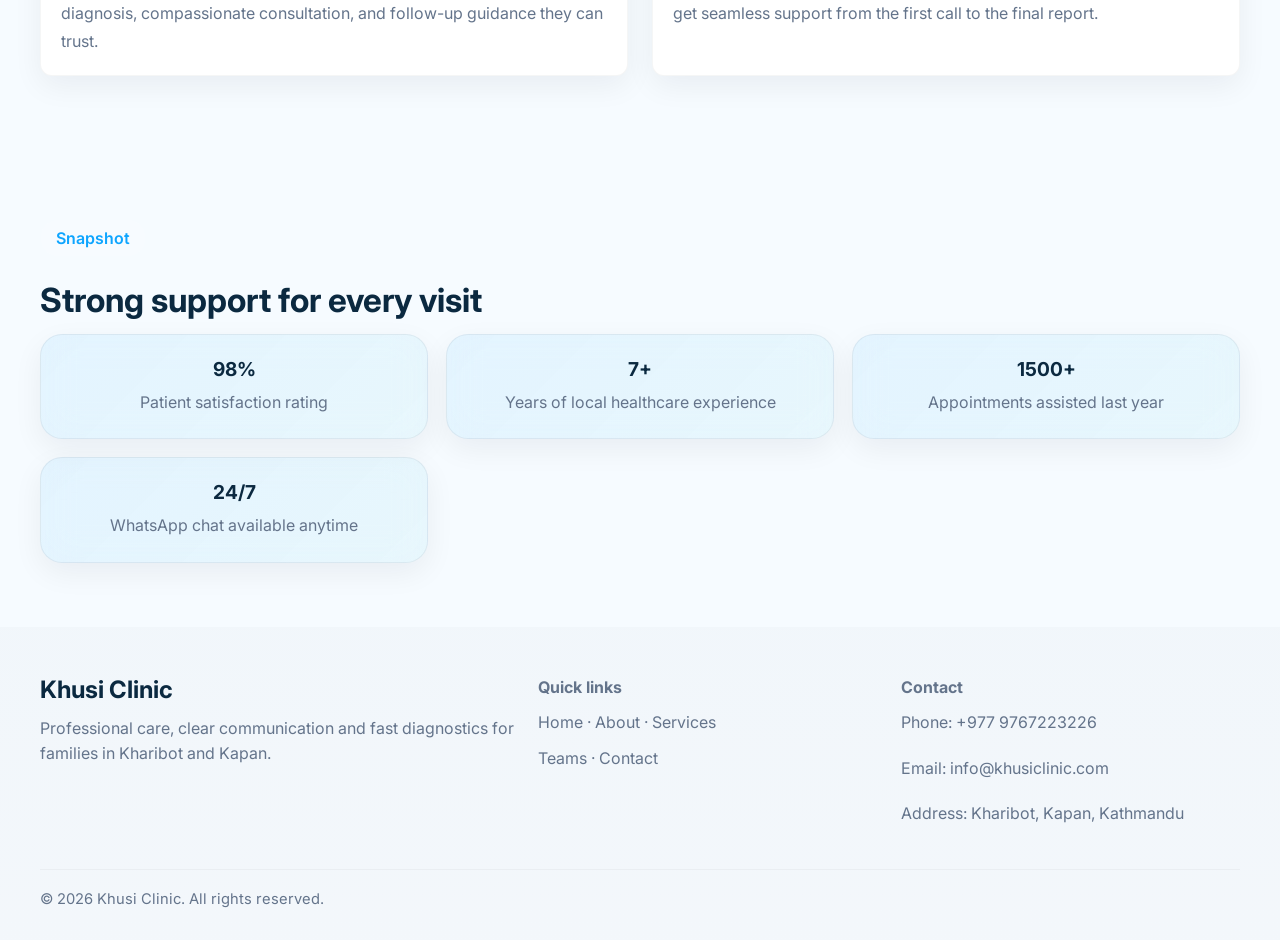
==== commit aa46b48d: "Remove footer WhatsApp chat CTA from all pages" ====
--- a/about.html
+++ b/about.html
@@ -149,13 +149,6 @@
         <p>Address: Kharibot, Kapan, Kathmandu</p>
       </div>
     </div>
-    <div class="footer-cta anim-up">
-      <div class="footer-cta-copy">
-        <p class="eyebrow">Need help right away?</p>
-        <h3>Chat with our clinic team on WhatsApp for quick support and appointment help.</h3>
-      </div>
-      <a class="btn btn-chat" href="https://wa.me/9779761279899?text=Hello%20Khusi%20Clinic%2C%20I%20would%20like%20to%20chat%20with%20you." target="_blank" rel="noreferrer">Start WhatsApp chat</a>
-    </div>
     <div class="container footer-bottom">© 2026 Khusi Clinic. All rights reserved.</div>
   </footer>
   <script src="js/main.js"></script>
--- a/css/style.css
+++ b/css/style.css
@@ -217,9 +217,6 @@
   border: 1px solid rgba(255, 255, 255, 0.14);
   color: var(--text);
 }
-.btn-chat {
-  min-width: 240px;
-}
 .hero-slider {
   position: relative;
   min-height: 420px;
@@ -668,38 +665,7 @@
 .footer-contact a { margin: 0 0 10px; color: var(--muted); line-height: 1.6; }
 .footer-contact a { display: inline-block; }
 .footer-bottom { margin-top: 32px; padding-top: 20px; border-top: 1px solid rgba(10,25,42,0.04); color: var(--muted); font-size: 0.92rem; }
-.footer-cta {
-  display: flex;
-  flex-wrap: wrap;
-  justify-content: space-between;
-  align-items: center;
-  gap: 18px;
-  padding: 32px 0 14px;
-  margin-top: 24px;
-  border-top: 1px solid rgba(10, 25, 42, 0.06);
-}
-.footer-cta-copy {
-  max-width: 760px;
-}
-.footer-cta-copy .eyebrow {
-  display: inline-flex;
-  align-items: center;
-  gap: 10px;
-  padding: 8px 16px;
-  border-radius: 999px;
-  background: rgba(14,165,255,0.08);
-  color: var(--accent);
-  font-weight: 600;
-  margin-bottom: 10px;
-}
-.footer-cta-copy h3 {
-  margin: 0;
-  font-size: clamp(1.4rem, 2vw, 1.7rem);
-  line-height: 1.4;
-}
-.footer-cta .btn-chat {
-  background: #25d366;
-}
+
 
 .anim-up {
   opacity: 0;
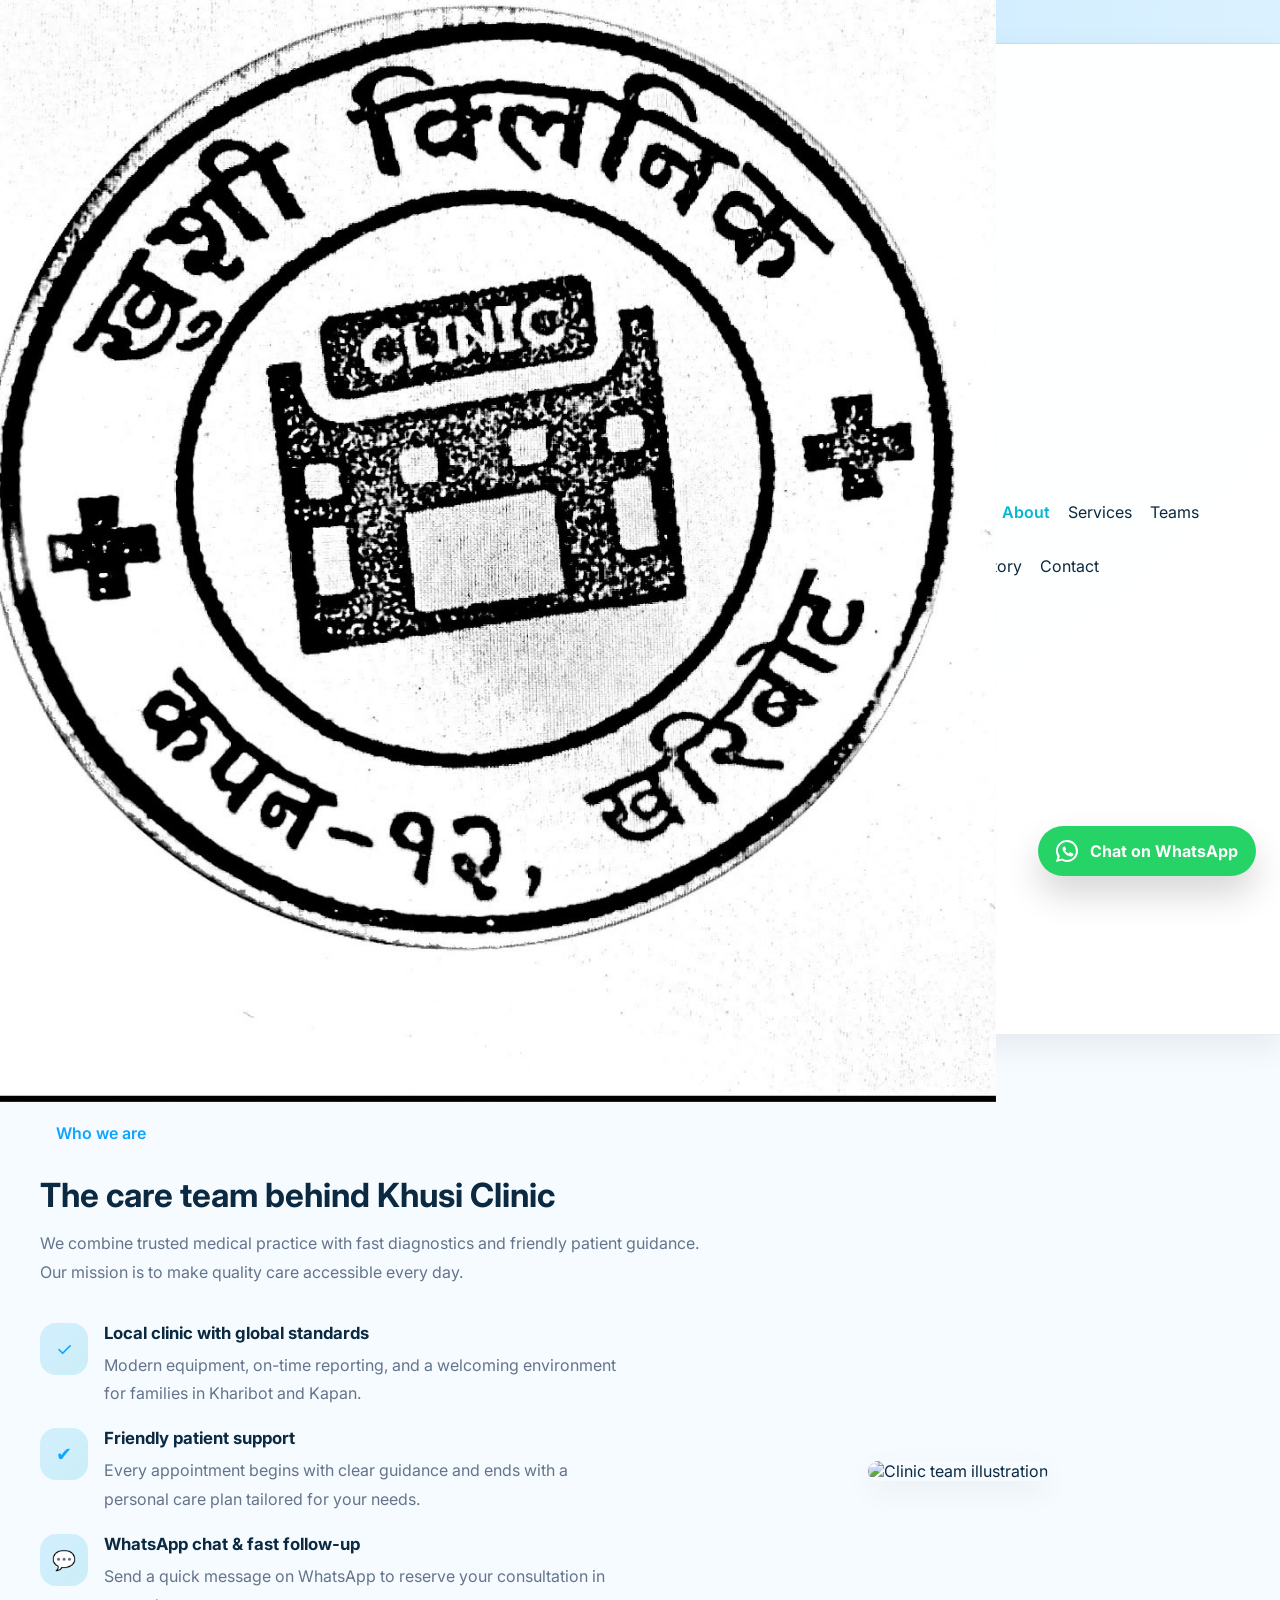
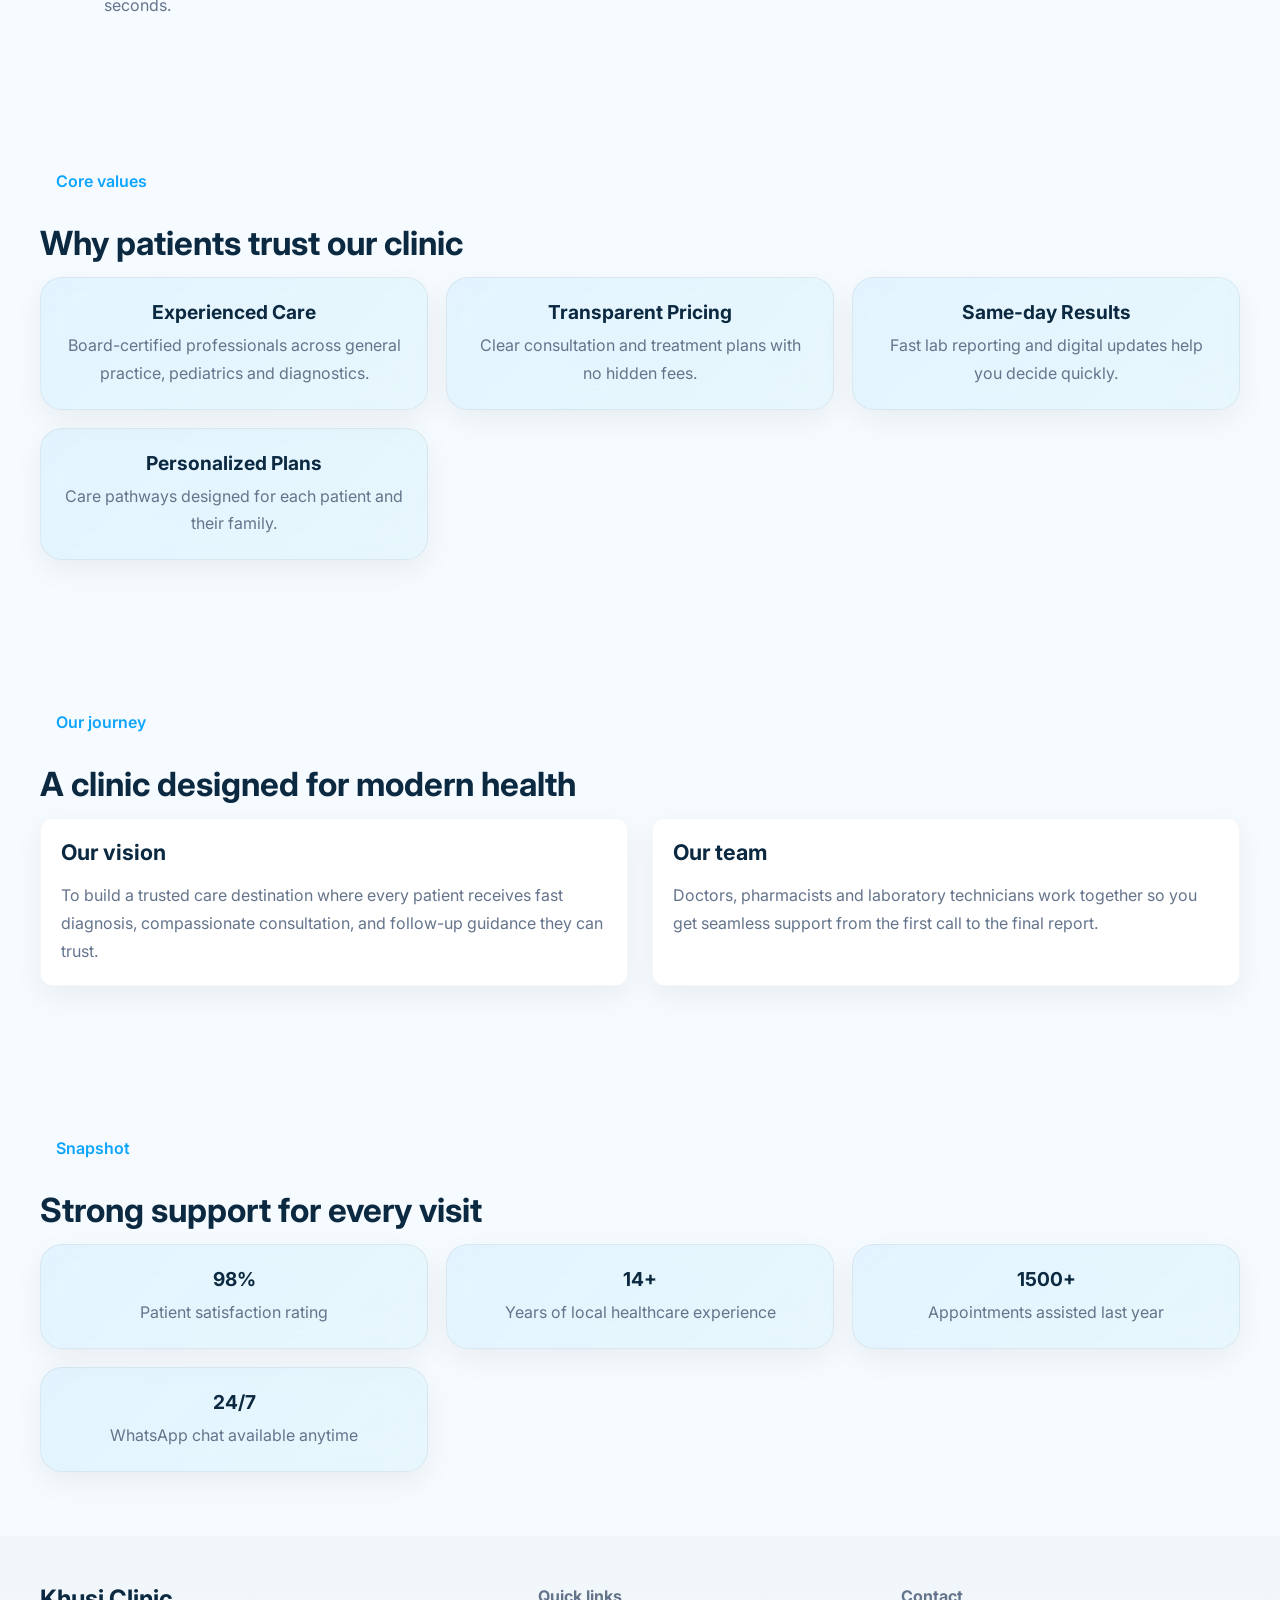
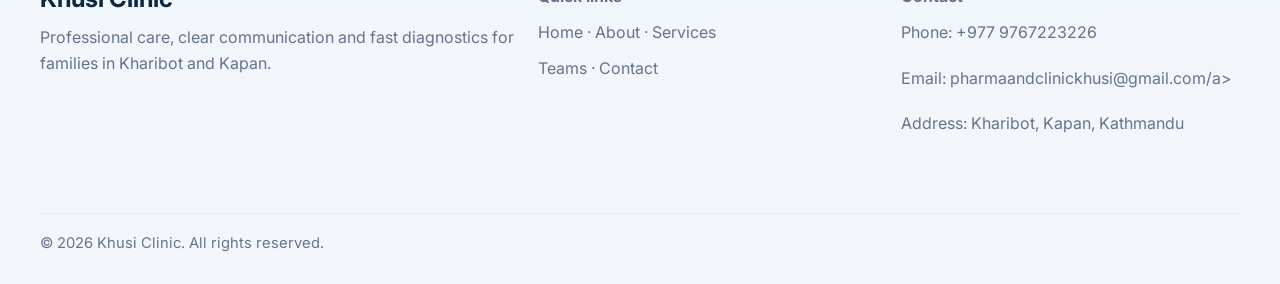
==== commit ecbcd48a: "Refactor code structure for improved readability and maintainability" ====
--- a/about.html
+++ b/about.html
@@ -15,13 +15,14 @@
     </div>
   <header class="header">
     <div class="container header-inner">
-      <a class="brand" href="home.html"><img src="img/logo.svg" alt="Khusi Clinic logo" class="logo">Khusi Clinic</a>
+      <a class="brand" href="index.html"><img src="img/clinic logo.jpeg" alt="Khusi Clinic logo" class="logo">Khusi Clinic</a>
       <button class="nav-toggle" aria-label="Toggle menu">Menu</button>
       <nav class="navbar">
-        <a href="home.html">Home</a>
+        <a href="index.html">Home</a>
         <a href="about.html" class="active">About</a>
         <a href="services.html">Services</a>
         <a href="teams.html">Teams</a>
+        <a href="laboratory.html">Laboratory</a>
         <a href="contact.html">Contact</a>
       </nav>
     </div>
@@ -115,7 +116,7 @@
             <span>Patient satisfaction rating</span>
           </article>
           <article class="highlight-card">
-            <strong>7+</strong>
+            <strong>14+</strong>
             <span>Years of local healthcare experience</span>
           </article>
           <article class="highlight-card">
@@ -139,13 +140,13 @@
       </div>
       <div class="footer-quick">
         <p><strong>Quick links</strong></p>
-        <p><a href="home.html">Home</a> · <a href="about.html">About</a> · <a href="services.html">Services</a></p>
+        <p><a href="index.html">Home</a> · <a href="about.html">About</a> · <a href="services.html">Services</a></p>
         <p><a href="teams.html">Teams</a> · <a href="contact.html">Contact</a></p>
       </div>
       <div class="footer-contact">
         <p><strong>Contact</strong></p>
         <p>Phone: <a href="tel:+9779767223226">+977 9767223226</a></p>
-        <p>Email: <a href="mailto:info@khusiclinic.com">info@khusiclinic.com</a></p>
+        <p>Email: <a href="mailto:info@khusiclinic.com">pharmaandclinickhusi@gmail.com/a></p>
         <p>Address: Kharibot, Kapan, Kathmandu</p>
       </div>
     </div>
--- a/css/style.css
+++ b/css/style.css
@@ -115,10 +115,31 @@
   color: var(--text);
   text-decoration: none;
 }
+.logo-wrap {
+  width: 64px;
+  height: 64px;
+  display: inline-flex;
+  align-items: center;
+  justify-content: center;
+  overflow: hidden;
+  border-radius: 10px;
+  background: transparent;
+  flex-shrink: 0;
+  box-shadow: 0 6px 18px rgba(12,31,56,0.06);
+}
+
 .brand .logo {
-  width: 44px;
-  height: 44px;
-  border-radius: 8px;
+  height: 100%;
+  width: auto;
+  object-fit: contain;
+  transform-origin: center;
+  transform: scale(1.18);
+  display: block;
+}
+
+.brand-text {
+  font-size: 1.125rem;
+  letter-spacing: -0.01em;
 }
 .navbar {
   display: flex;
@@ -140,6 +161,13 @@
   background: rgba(255, 255, 255, 0.08);
   border: 1px solid rgba(255, 255, 255, 0.1);
   color: var(--text);
+}
+
+@media (max-width: 640px) {
+  .logo-wrap { width: 48px; height: 48px; }
+  .brand .logo { transform: scale(1.02); }
+  .brand-text { display: none; }
+  .header-inner { padding: 12px 0; }
 }
 .hero {
   position: relative;
@@ -876,7 +904,177 @@
   box-shadow: 0 14px 30px rgba(14,165,255,0.2);
 }
 
-/* Modal */
+/* Team Carousel */
+.team-carousel-container {
+  margin: 40px 0;
+  position: relative;
+}
+
+.team-carousel {
+  overflow: hidden;
+  position: relative;
+  border-radius: 18px;
+  background: var(--surface-strong);
+  border: 1px solid rgba(10, 25, 42, 0.04);
+  padding: 20px;
+}
+
+.carousel-track {
+  display: grid;
+  gap: 20px;
+}
+
+.carousel-slide {
+  display: none;
+  animation: slideIn 0.5s ease-out;
+}
+
+.carousel-slide.active {
+  display: block;
+}
+
+@keyframes slideIn {
+  from {
+    opacity: 0;
+    transform: translateX(20px);
+  }
+  to {
+    opacity: 1;
+    transform: translateX(0);
+  }
+}
+
+.team-card-carousel {
+  display: grid;
+  grid-template-columns: 1fr 1fr;
+  gap: 30px;
+  align-items: center;
+  padding: 20px;
+  background: var(--surface);
+  border: 1px solid rgba(10, 25, 42, 0.06);
+  border-radius: 16px;
+  transition: transform 0.3s ease, box-shadow 0.3s ease;
+}
+
+.team-card-carousel:hover {
+  transform: translateY(-4px);
+  box-shadow: 0 20px 40px rgba(14, 165, 255, 0.12);
+}
+
+.team-card-carousel img {
+  width: 100%;
+  height: 380px;
+  object-fit: cover;
+  border-radius: 12px;
+  box-shadow: 0 10px 25px rgba(10, 25, 42, 0.1);
+}
+
+.carousel-info {
+  display: grid;
+  gap: 12px;
+}
+
+.carousel-info h3 {
+  margin: 0;
+  font-size: 1.8rem;
+  color: var(--text);
+}
+
+.carousel-info p {
+  margin: 0;
+  color: var(--muted);
+  line-height: 1.8;
+  font-size: 1.05rem;
+}
+
+.btn-view-profile {
+  display: inline-flex;
+  align-items: center;
+  justify-content: center;
+  width: fit-content;
+  padding: 12px 24px;
+  border-radius: 999px;
+  background: linear-gradient(135deg, var(--accent), var(--accent-2));
+  color: #fff;
+  border: none;
+  font-weight: 700;
+  cursor: pointer;
+  transition: transform 0.2s ease, box-shadow 0.2s ease;
+  margin-top: 8px;
+}
+
+.btn-view-profile:hover {
+  transform: translateY(-2px);
+  box-shadow: 0 14px 30px rgba(14, 165, 255, 0.2);
+}
+
+/* Carousel Controls */
+.carousel-controls {
+  display: flex;
+  align-items: center;
+  justify-content: space-between;
+  gap: 20px;
+  margin-top: 20px;
+  padding: 20px;
+  background: var(--surface);
+  border-radius: 16px;
+  border: 1px solid rgba(10, 25, 42, 0.04);
+}
+
+.carousel-btn {
+  display: inline-flex;
+  align-items: center;
+  justify-content: center;
+  width: 48px;
+  height: 48px;
+  border-radius: 12px;
+  background: linear-gradient(135deg, var(--accent), var(--accent-2));
+  color: #fff;
+  border: none;
+  cursor: pointer;
+  transition: transform 0.2s ease, box-shadow 0.2s ease;
+  flex-shrink: 0;
+}
+
+.carousel-btn:hover {
+  transform: scale(1.08);
+  box-shadow: 0 10px 25px rgba(14, 165, 255, 0.2);
+}
+
+.carousel-btn:active {
+  transform: scale(0.95);
+}
+
+.carousel-dots {
+  display: flex;
+  align-items: center;
+  gap: 10px;
+  flex: 1;
+  justify-content: center;
+}
+
+.carousel-dot {
+  width: 14px;
+  height: 14px;
+  border-radius: 999px;
+  background: rgba(10, 25, 42, 0.15);
+  border: none;
+  cursor: pointer;
+  transition: all 0.3s ease;
+}
+
+.carousel-dot.active {
+  background: linear-gradient(135deg, var(--accent), var(--accent-2));
+  box-shadow: 0 0 0 4px rgba(14, 165, 255, 0.1);
+  transform: scale(1.2);
+}
+
+.carousel-dot:hover:not(.active) {
+  background: rgba(10, 25, 42, 0.25);
+  transform: scale(1.1);
+}
+
+/* Modal - Enhanced with 3D Effects */
 .member-modal {
   position: fixed;
   inset: 0;
@@ -884,94 +1082,478 @@
   align-items: center;
   justify-content: center;
   z-index: 1200;
+  padding: 20px;
+  perspective: 1200px;
 }
 .member-modal.open { display: grid; }
 .member-modal-backdrop {
   position: absolute;
   inset: 0;
-  background: rgba(2,8,23,0.66);
-  backdrop-filter: blur(4px);
-}
+  background: linear-gradient(135deg, rgba(2, 8, 23, 0.4) 0%, rgba(14, 165, 255, 0.1) 100%);
+  backdrop-filter: blur(12px);
+  -webkit-backdrop-filter: blur(12px);
+  animation: backdropFadeIn 0.4s ease-out;
+}
+
+@keyframes backdropFadeIn {
+  from {
+    opacity: 0;
+    backdrop-filter: blur(0px);
+  }
+  to {
+    opacity: 1;
+    backdrop-filter: blur(12px);
+  }
+}
+
 .member-modal-panel {
   position: relative;
-  width: min(940px, calc(100% - 48px));
-  background: var(--surface);
-  border-radius: 18px;
-  padding: 22px;
+  width: min(1000px, calc(100% - 40px));
+  background: linear-gradient(135deg, rgba(255,255,255,0.98) 0%, rgba(248, 250, 252, 0.96) 100%);
+  border-radius: 28px;
+  padding: 32px;
   z-index: 2;
-  box-shadow: var(--shadow);
-  transform: translateY(12px) scale(0.99);
+  box-shadow: 
+    0 8px 32px rgba(14, 165, 255, 0.12),
+    0 32px 64px rgba(14, 165, 255, 0.08),
+    0 0 0 1px rgba(255, 255, 255, 0.5) inset;
+  border: 1px solid rgba(14, 165, 255, 0.15);
+  transform: translateZ(0) rotateX(0deg) scale(0.85);
   opacity: 0;
-  transition: transform 0.28s ease, opacity 0.28s ease;
-}
+  transition: all 0.5s cubic-bezier(0.34, 1.56, 0.64, 1);
+  transform-style: preserve-3d;
+}
+
 .member-modal.open .member-modal-panel {
-  transform: translateY(0) scale(1);
+  transform: translateZ(100px) rotateX(0deg) scale(1);
   opacity: 1;
 }
+
+/* 3D Image Container with Flip Animation */
 .member-modal-body {
   display: grid;
-  grid-template-columns: 400px 1fr;
-  gap: 22px;
+  grid-template-columns: 420px 1fr;
+  gap: 40px;
   align-items: start;
 }
+
+.member-modal-image-container {
+  position: relative;
+  perspective: 1000px;
+  transform-style: preserve-3d;
+}
+
 .member-modal-photo {
   width: 100%;
-  height: 420px;
+  height: 480px;
   object-fit: cover;
+  border-radius: 18px;
+  box-shadow: 
+    0 20px 60px rgba(14, 165, 255, 0.25),
+    0 0 40px rgba(14, 165, 255, 0.15),
+    inset 0 1px 0 rgba(255, 255, 255, 0.5);
+  border: 2px solid rgba(14, 165, 255, 0.15);
+  transition: all 0.6s cubic-bezier(0.34, 1.56, 0.64, 1);
+  transform: translateZ(50px) rotateY(0deg);
+}
+
+.member-modal.open .member-modal-photo {
+  transform: translateZ(80px) rotateY(0deg) rotateX(2deg);
+}
+
+.member-modal-photo:hover {
+  transform: translateZ(100px) rotateY(-5deg) rotateX(3deg);
+  box-shadow: 
+    0 30px 80px rgba(14, 165, 255, 0.35),
+    0 0 60px rgba(14, 165, 255, 0.2),
+    inset 0 1px 0 rgba(255, 255, 255, 0.8);
+}
+
+/* 3D Badge with Animation */
+.member-modal-badge {
+  position: absolute;
+  bottom: 16px;
+  left: 16px;
+  background: linear-gradient(135deg, var(--accent) 0%, var(--accent-2) 100%);
+  color: #fff;
+  padding: 10px 18px;
+  border-radius: 999px;
+  font-size: 0.9rem;
+  font-weight: 600;
+  box-shadow: 
+    0 12px 32px rgba(14, 165, 255, 0.4),
+    0 0 20px rgba(6, 182, 212, 0.3);
+  animation: badgePulse 2s ease-in-out infinite;
+  transform: translateZ(120px);
+}
+
+@keyframes badgePulse {
+  0%, 100% {
+    transform: translateZ(120px) scale(1);
+    box-shadow: 
+      0 12px 32px rgba(14, 165, 255, 0.4),
+      0 0 20px rgba(6, 182, 212, 0.3);
+  }
+  50% {
+    transform: translateZ(120px) scale(1.05);
+    box-shadow: 
+      0 16px 48px rgba(14, 165, 255, 0.6),
+      0 0 30px rgba(6, 182, 212, 0.5);
+  }
+}
+
+/* Text with Staggered Animation */
+.member-modal-info {
+  display: grid;
+  gap: 16px;
+  animation: slideInUp 0.6s ease-out 0.1s both;
+}
+
+@keyframes slideInUp {
+  from {
+    opacity: 0;
+    transform: translateY(40px) translateZ(-50px);
+  }
+  to {
+    opacity: 1;
+    transform: translateY(0) translateZ(0);
+  }
+}
+
+.member-modal-name {
+  margin: 0;
+  font-size: 2rem;
+  font-weight: 700;
+  background: linear-gradient(135deg, var(--text) 0%, var(--accent) 100%);
+  -webkit-background-clip: text;
+  -webkit-text-fill-color: transparent;
+  background-clip: text;
+  animation: slideInUp 0.6s ease-out 0.15s both;
+}
+
+.member-modal-role {
+  align-self: start;
+  animation: slideInUp 0.6s ease-out 0.2s both;
+}
+
+.member-modal-desc-wrapper {
+  margin: 8px 0;
+}
+
+.member-modal-desc {
+  margin: 0;
+  color: var(--muted);
+  line-height: 1.9;
+  font-size: 1.05rem;
+  animation: slideInUp 0.6s ease-out 0.25s both;
+}
+
+/* 3D Meta Cards */
+.member-modal-meta {
+  display: grid;
+  gap: 16px;
+  padding: 24px;
+  background: 
+    linear-gradient(135deg, rgba(14, 165, 255, 0.08) 0%, rgba(6, 182, 212, 0.04) 100%);
+  border-radius: 16px;
+  border: 1px solid rgba(14, 165, 255, 0.15);
+  margin: 16px 0;
+  box-shadow: 
+    0 8px 32px rgba(14, 165, 255, 0.08),
+    inset 0 1px 0 rgba(255, 255, 255, 0.6);
+  backdrop-filter: blur(10px);
+  -webkit-backdrop-filter: blur(10px);
+  animation: slideInUp 0.6s ease-out 0.3s both;
+}
+
+.meta-item {
+  display: grid;
+  grid-template-columns: 40px 1fr;
+  gap: 14px;
+  align-items: flex-start;
+  transition: all 0.3s cubic-bezier(0.34, 1.56, 0.64, 1);
+}
+
+.meta-item:hover {
+  transform: translateX(8px) translateZ(20px);
+}
+
+.meta-icon {
+  font-size: 1.8rem;
+  text-align: center;
+  filter: drop-shadow(0 4px 12px rgba(14, 165, 255, 0.2));
+  animation: iconFloat 3s ease-in-out infinite;
+}
+
+.meta-item:nth-child(2) .meta-icon {
+  animation-delay: 0.5s;
+}
+
+@keyframes iconFloat {
+  0%, 100% {
+    transform: translateY(0);
+  }
+  50% {
+    transform: translateY(-8px);
+  }
+}
+
+.meta-item strong {
+  font-size: 0.95rem;
+  color: var(--text);
+  display: block;
+  margin-bottom: 4px;
+}
+
+.meta-item span {
+  color: var(--muted);
+  line-height: 1.6;
+  font-size: 0.95rem;
+}
+
+/* 3D Action Buttons */
+.member-modal-actions {
+  display: flex;
+  gap: 12px;
+  flex-wrap: wrap;
+  margin-top: 12px;
+  animation: slideInUp 0.6s ease-out 0.4s both;
+}
+
+.member-modal-cta {
+  display: inline-flex !important;
+  align-items: center;
+  justify-content: center;
+  padding: 14px 28px !important;
+  border-radius: 12px !important;
+  background: linear-gradient(135deg, var(--accent) 0%, var(--accent-2) 100%) !important;
+  color: #fff !important;
+  font-weight: 700 !important;
+  border: none;
+  cursor: pointer;
+  transition: all 0.3s cubic-bezier(0.34, 1.56, 0.64, 1);
+  text-decoration: none;
+  box-shadow: 
+    0 12px 32px rgba(14, 165, 255, 0.25),
+    0 0 0 1px rgba(255, 255, 255, 0.2) inset;
+  position: relative;
+  overflow: hidden;
+  transform: translateZ(0);
+}
+
+.member-modal-cta::before {
+  content: '';
+  position: absolute;
+  inset: 0;
+  background: linear-gradient(135deg, transparent, rgba(255, 255, 255, 0.3), transparent);
+  transform: translateX(-100%);
+}
+
+.member-modal-cta:hover::before {
+  animation: shimmer 0.6s ease-in-out;
+}
+
+@keyframes shimmer {
+  0% {
+    transform: translateX(-100%);
+  }
+  100% {
+    transform: translateX(100%);
+  }
+}
+
+.member-modal-cta:hover {
+  transform: translateY(-3px) translateZ(30px);
+  box-shadow: 
+    0 20px 50px rgba(14, 165, 255, 0.35),
+    0 0 0 1px rgba(255, 255, 255, 0.4) inset;
+}
+
+.member-modal-cta:active {
+  transform: translateY(0) translateZ(15px);
+}
+
+.member-modal-cta-secondary {
+  padding: 14px 28px;
   border-radius: 12px;
-}
-.member-modal-info {
-  display: grid;
-  gap: 12px;
-}
-.member-modal-info h3 {
-  margin: 0;
-  font-size: 1.6rem;
-}
-.member-modal-info .tag { margin-top: 4px; }
-.member-modal-desc {
-  margin: 0;
-  color: var(--muted);
-  line-height: 1.8;
-}
-.member-modal-meta {
-  display: grid;
-  gap: 10px;
-  padding: 14px 0;
-  border-top: 1px solid rgba(10, 25, 42, 0.06);
-  border-bottom: 1px solid rgba(10, 25, 42, 0.06);
-}
-.member-modal-meta div {
-  display: grid;
-  gap: 4px;
-}
-.member-modal-meta strong {
-  font-size: 0.92rem;
-  color: var(--text);
-}
-.member-modal-meta span {
-  color: var(--muted);
-  line-height: 1.6;
-}
-.member-modal-cta {
-  display: inline-flex;
-  align-items: center;
-  justify-content: center;
-  width: fit-content;
-  padding: 12px 16px;
-  border-radius: 999px;
-  background: linear-gradient(90deg, var(--accent), var(--accent-2));
-  color: #fff;
-  font-weight: 700;
-}
+  background: rgba(10, 25, 42, 0.06);
+  color: var(--text);
+  border: 1px solid rgba(10, 25, 42, 0.1);
+  font-weight: 600;
+  cursor: pointer;
+  transition: all 0.3s cubic-bezier(0.34, 1.56, 0.64, 1);
+  transform: translateZ(0);
+}
+
+.member-modal-cta-secondary:hover {
+  background: rgba(10, 25, 42, 0.12);
+  border-color: rgba(10, 25, 42, 0.2);
+  transform: translateY(-2px) translateZ(15px);
+  box-shadow: 0 12px 28px rgba(10, 25, 42, 0.15);
+}
+
+.member-modal-cta-secondary:active {
+  transform: translateY(0) translateZ(8px);
+}
+
+/* 3D Close Button */
 .modal-close {
   position: absolute;
-  right: 12px;
-  top: 12px;
-  background: transparent;
-  border: none;
-  font-size: 1.1rem;
-  color: var(--text);
+  right: 20px;
+  top: 20px;
+  background: rgba(10, 25, 42, 0.08);
+  border: 1px solid rgba(10, 25, 42, 0.1);
+  width: 44px;
+  height: 44px;
+  border-radius: 10px;
+  color: var(--text);
+  cursor: pointer;
+  display: flex;
+  align-items: center;
+  justify-content: center;
+  transition: all 0.3s cubic-bezier(0.34, 1.56, 0.64, 1);
+  z-index: 10;
+  transform: translateZ(50px);
+}
+
+.modal-close:hover {
+  background: rgba(10, 25, 42, 0.12);
+  border-color: rgba(10, 25, 42, 0.2);
+  transform: translateZ(80px) scale(1.1);
+}
+
+.modal-close:active {
+  transform: translateZ(40px) scale(0.95);
+}
+
+@media (max-width: 1000px) {
+  .member-modal-body { 
+    grid-template-columns: 1fr; 
+  }
+  .member-modal-photo { 
+    height: 380px; 
+  }
+  .team-card-carousel { 
+    grid-template-columns: 1fr; 
+  }
+  .team-card-carousel img { 
+    height: 300px; 
+  }
+}
+
+@media (max-width: 760px) {
+  .member-modal-panel { 
+    padding: 20px;
+    border-radius: 20px;
+  }
+  .member-modal-body { 
+    gap: 20px; 
+  }
+  .carousel-controls { 
+    flex-direction: column; 
+  }
+  .carousel-controls > * { 
+    width: 100%; 
+  }
+  .carousel-dots { 
+    width: 100%; 
+  }
+}
+
+/* Ambient Background Animation */
+.member-modal-backdrop::before,
+.member-modal-backdrop::after {
+  content: '';
+  position: absolute;
+  inset: 0;
+  background: radial-gradient(circle at 20% 50%, rgba(14, 165, 255, 0.15) 0%, transparent 50%),
+              radial-gradient(circle at 80% 80%, rgba(6, 182, 212, 0.1) 0%, transparent 50%);
+  animation: ambientMove 15s ease-in-out infinite;
+}
+
+.member-modal-backdrop::after {
+  animation: ambientMove 20s ease-in-out infinite reverse;
+  animation-delay: 2s;
+}
+
+@keyframes ambientMove {
+  0% {
+    transform: translate(0, 0);
+  }
+  50% {
+    transform: translate(20px, -20px);
+  }
+  100% {
+    transform: translate(0, 0);
+  }
+}
+
+/* Enhanced Glow Effects */
+.member-modal-panel::before {
+  content: '';
+  position: absolute;
+  inset: -2px;
+  background: linear-gradient(45deg, 
+    rgba(14, 165, 255, 0.1) 0%,
+    rgba(6, 182, 212, 0.05) 50%,
+    rgba(14, 165, 255, 0.1) 100%);
+  border-radius: 28px;
+  opacity: 0;
+  animation: glowPulse 3s ease-in-out infinite;
+  z-index: -1;
+}
+
+@keyframes glowPulse {
+  0%, 100% {
+    opacity: 0;
+  }
+  50% {
+    opacity: 0.5;
+  }
+}
+
+.member-modal.open .member-modal-panel::before {
+  animation: glowPulse 3s ease-in-out infinite;
+}
+
+/* Floating particles inside modal */
+.member-modal-panel::after {
+  content: '';
+  position: absolute;
+  top: 0;
+  left: 0;
+  width: 100%;
+  height: 100%;
+  background-image: 
+    radial-gradient(2px 2px at 20px 30px, rgba(14, 165, 255, 0.15), rgba(14, 165, 255, 0)),
+    radial-gradient(2px 2px at 60px 70px, rgba(6, 182, 212, 0.1), rgba(6, 182, 212, 0)),
+    radial-gradient(1px 1px at 50px 50px, rgba(124, 58, 237, 0.1), rgba(124, 58, 237, 0));
+  background-repeat: repeat;
+  background-size: 200px 200px;
+  animation: particleFloat 10s linear infinite;
+  pointer-events: none;
+  border-radius: 28px;
+  overflow: hidden;
+  opacity: 0.3;
+}
+
+@keyframes particleFloat {
+  0% {
+    background-position: 0 0;
+  }
+  100% {
+    background-position: 200px 200px;
+  }
+}
+
+/* Shimmer effect on modal appearance */
+@keyframes shimmerBackground {
+  0% {
+    background-position: -1000px 0;
+  }
+  100% {
+    background-position: 1000px 0;
+  }
 }
 
 @media (max-width: 1000px) {
@@ -1032,3 +1614,378 @@
     justify-content: center;
   }
 }
+
+/* Laboratory page styles */
+.lab-hero {
+  padding: 88px 0 64px;
+  background: linear-gradient(135deg, rgba(14, 165, 255, 0.11), rgba(6, 182, 212, 0.08));
+}
+.lab-hero .hero-grid {
+  align-items: center;
+}
+.hero-card {
+  padding: 28px;
+  border-radius: 28px;
+  background: rgba(255, 255, 255, 0.92);
+  border: 1px solid rgba(14, 165, 255, 0.16);
+  box-shadow: 0 24px 60px rgba(14, 111, 255, 0.12);
+  display: grid;
+  gap: 18px;
+}
+.hero-card-top {
+  display: flex;
+  align-items: center;
+  gap: 16px;
+}
+.hero-card-icon {
+  width: 54px;
+  height: 54px;
+  border-radius: 18px;
+  display: grid;
+  place-items: center;
+  color: #fff;
+  background: linear-gradient(135deg, var(--accent), var(--accent-2));
+  box-shadow: 0 14px 30px rgba(14, 165, 255, 0.2);
+}
+.hero-card-label {
+  margin: 0 0 6px;
+  font-size: 0.88rem;
+  color: var(--accent);
+  font-weight: 700;
+  text-transform: uppercase;
+  letter-spacing: 0.1em;
+}
+.hero-card h3 {
+  margin: 0;
+  font-size: 1.35rem;
+}
+.hero-card-list {
+  display: grid;
+  gap: 10px;
+  padding: 0;
+  margin: 0;
+  list-style: none;
+  color: var(--muted);
+}
+.hero-card-list li {
+  display: flex;
+  align-items: center;
+  gap: 10px;
+}
+.hero-card-list i {
+  color: var(--accent);
+}
+.hero-badges {
+  display: flex;
+  flex-wrap: wrap;
+  gap: 10px;
+  margin-top: 16px;
+}
+.hero-badges span {
+  display: inline-flex;
+  align-items: center;
+  gap: 8px;
+  padding: 10px 14px;
+  border-radius: 999px;
+  background: rgba(255, 255, 255, 0.7);
+  border: 1px solid rgba(14, 165, 255, 0.12);
+  color: var(--text);
+  font-weight: 600;
+}
+.section-heading {
+  max-width: 760px;
+  margin: 0 auto 32px;
+  text-align: center;
+}
+.section-alt {
+  background: rgba(255, 255, 255, 0.5);
+}
+.feature-grid {
+  display: grid;
+  grid-template-columns: repeat(4, minmax(0, 1fr));
+  gap: 20px;
+}
+.feature-card {
+  padding: 24px;
+  border-radius: 24px;
+  background: linear-gradient(135deg, rgba(255, 255, 255, 0.95), rgba(240, 248, 255, 0.94));
+  border: 1px solid rgba(14, 165, 255, 0.15);
+  box-shadow: 0 18px 45px rgba(14, 111, 255, 0.08);
+  transition: transform 0.25s ease, box-shadow 0.25s ease;
+}
+.feature-card:hover {
+  transform: translateY(-6px);
+  box-shadow: 0 24px 55px rgba(14, 111, 255, 0.13);
+}
+.feature-card h3 {
+  margin: 16px 0 10px;
+  font-size: 1.17rem;
+}
+.feature-card p {
+  margin: 0;
+  color: var(--muted);
+  line-height: 1.75;
+}
+.feature-icon {
+  width: 52px;
+  height: 52px;
+  display: grid;
+  place-items: center;
+  border-radius: 16px;
+  background: linear-gradient(135deg, rgba(14, 165, 255, 0.15), rgba(6, 182, 212, 0.18));
+  color: var(--accent);
+  font-size: 1.2rem;
+}
+.stats-grid {
+  display: grid;
+  grid-template-columns: repeat(4, minmax(0, 1fr));
+  gap: 18px;
+}
+.stat-card {
+  padding: 24px;
+  border-radius: 24px;
+  background: rgba(255, 255, 255, 0.92);
+  border: 1px solid rgba(14, 165, 255, 0.14);
+  text-align: center;
+  box-shadow: 0 18px 40px rgba(14, 111, 255, 0.08);
+  display: grid;
+  gap: 10px;
+}
+.stat-card strong {
+  font-size: clamp(1.8rem, 3vw, 2.5rem);
+  color: var(--accent);
+  transition: transform 0.25s ease;
+}
+.stat-card span {
+  color: var(--muted);
+  font-weight: 600;
+}
+.stat-card-accent {
+  background: linear-gradient(135deg, rgba(14, 165, 255, 0.12), rgba(6, 182, 212, 0.12));
+}
+.stat-card-accent strong {
+  color: var(--text);
+  animation: pulseSoft 1.6s ease-in-out infinite;
+}
+.search-shell {
+  display: flex;
+  align-items: center;
+  gap: 12px;
+  max-width: 640px;
+  margin: 0 auto 30px;
+  padding: 14px 16px;
+  border-radius: 999px;
+  background: rgba(255, 255, 255, 0.92);
+  border: 1px solid rgba(14, 165, 255, 0.16);
+  box-shadow: 0 14px 35px rgba(14, 111, 255, 0.08);
+}
+.search-shell i {
+  color: var(--accent);
+}
+.search-shell input {
+  width: 100%;
+  border: none;
+  outline: none;
+  background: transparent;
+  font-size: 1rem;
+  color: var(--text);
+}
+.category-grid {
+  display: grid;
+  gap: 20px;
+}
+.category-card {
+  padding: 24px;
+  border-radius: 24px;
+  background: rgba(255, 255, 255, 0.9);
+  border: 1px solid rgba(14, 165, 255, 0.14);
+  box-shadow: 0 18px 45px rgba(14, 111, 255, 0.08);
+  backdrop-filter: blur(16px);
+  transition: transform 0.24s ease, box-shadow 0.24s ease;
+}
+.category-card:hover {
+  transform: translateY(-4px);
+  box-shadow: 0 24px 55px rgba(14, 111, 255, 0.12);
+}
+.category-card.is-hidden {
+  display: none;
+}
+.category-header {
+  display: flex;
+  justify-content: space-between;
+  align-items: flex-start;
+  gap: 12px;
+  margin-bottom: 16px;
+}
+.category-header h3 {
+  margin: 6px 0 0;
+  font-size: 1.18rem;
+}
+.category-icon {
+  margin: 0;
+  color: var(--accent);
+  font-size: 1.05rem;
+}
+.category-count {
+  padding: 8px 12px;
+  border-radius: 999px;
+  background: rgba(14, 165, 255, 0.08);
+  color: var(--accent);
+  font-size: 0.9rem;
+  font-weight: 700;
+}
+.test-list {
+  display: flex;
+  flex-wrap: wrap;
+  gap: 10px;
+}
+.test-pill {
+  display: inline-flex;
+  align-items: center;
+  justify-content: center;
+  padding: 10px 14px;
+  border-radius: 999px;
+  background: rgba(14, 165, 255, 0.08);
+  border: 1px solid rgba(14, 165, 255, 0.12);
+  color: var(--text);
+  font-size: 0.95rem;
+  font-weight: 600;
+}
+.timeline {
+  display: grid;
+  grid-template-columns: repeat(4, minmax(0, 1fr));
+  gap: 18px;
+}
+.timeline-step {
+  padding: 24px;
+  border-radius: 24px;
+  background: rgba(255, 255, 255, 0.9);
+  border: 1px solid rgba(14, 165, 255, 0.14);
+  box-shadow: 0 16px 40px rgba(14, 111, 255, 0.07);
+}
+.timeline-step strong {
+  display: block;
+  margin-bottom: 8px;
+  color: var(--text);
+}
+.timeline-step p {
+  margin: 0;
+  color: var(--muted);
+  line-height: 1.7;
+}
+.collection-grid {
+  display: grid;
+  grid-template-columns: 1.05fr 0.95fr;
+  gap: 28px;
+  align-items: center;
+}
+.collection-card {
+  padding: 28px;
+  border-radius: 28px;
+  background: linear-gradient(135deg, rgba(14, 165, 255, 0.12), rgba(6, 182, 212, 0.08));
+  border: 1px solid rgba(14, 165, 255, 0.16);
+  box-shadow: 0 20px 50px rgba(14, 111, 255, 0.08);
+}
+.collection-card h3 {
+  margin: 0 0 12px;
+  font-size: 1.3rem;
+}
+.collection-card p {
+  margin: 0 0 18px;
+  color: var(--muted);
+  line-height: 1.8;
+}
+.faq-list {
+  display: grid;
+  gap: 14px;
+}
+.faq-item {
+  border-radius: 18px;
+  background: rgba(255, 255, 255, 0.9);
+  border: 1px solid rgba(14, 165, 255, 0.14);
+  overflow: hidden;
+}
+.faq-question {
+  width: 100%;
+  display: flex;
+  justify-content: space-between;
+  align-items: center;
+  gap: 12px;
+  padding: 18px 20px;
+  background: transparent;
+  border: none;
+  color: var(--text);
+  font-size: 1rem;
+  font-weight: 700;
+  text-align: left;
+}
+.faq-answer {
+  display: grid;
+  grid-template-rows: 0fr;
+  transition: grid-template-rows 0.25s ease;
+}
+.faq-answer > div {
+  overflow: hidden;
+  padding: 0 20px;
+}
+.faq-answer p {
+  margin: 0 0 16px;
+  color: var(--muted);
+  line-height: 1.75;
+}
+.faq-item.active .faq-answer {
+  grid-template-rows: 1fr;
+}
+.faq-item.active .faq-icon {
+  transform: rotate(45deg);
+}
+.faq-icon {
+  transition: transform 0.25s ease;
+}
+.lab-cta {
+  border-radius: 28px;
+  background: linear-gradient(135deg, rgba(14, 165, 255, 0.12), rgba(6, 182, 212, 0.08));
+  border: 1px solid rgba(14, 165, 255, 0.14);
+  box-shadow: 0 22px 50px rgba(14, 111, 255, 0.08);
+}
+.small-contact {
+  margin-top: 12px;
+  color: var(--muted);
+}
+@keyframes pulseSoft {
+  0%, 100% {
+    transform: translateY(0);
+  }
+  50% {
+    transform: translateY(-3px);
+  }
+}
+@media (max-width: 980px) {
+  .feature-grid,
+  .stats-grid,
+  .timeline {
+    grid-template-columns: repeat(2, minmax(0, 1fr));
+  }
+  .collection-grid {
+    grid-template-columns: 1fr;
+  }
+}
+@media (max-width: 700px) {
+  .feature-grid,
+  .stats-grid,
+  .timeline {
+    grid-template-columns: 1fr;
+  }
+  .hero-grid {
+    grid-template-columns: 1fr;
+  }
+  .hero-card {
+    padding: 24px;
+  }
+  .search-shell {
+    border-radius: 18px;
+  }
+  .category-header {
+    flex-direction: column;
+  }
+}
